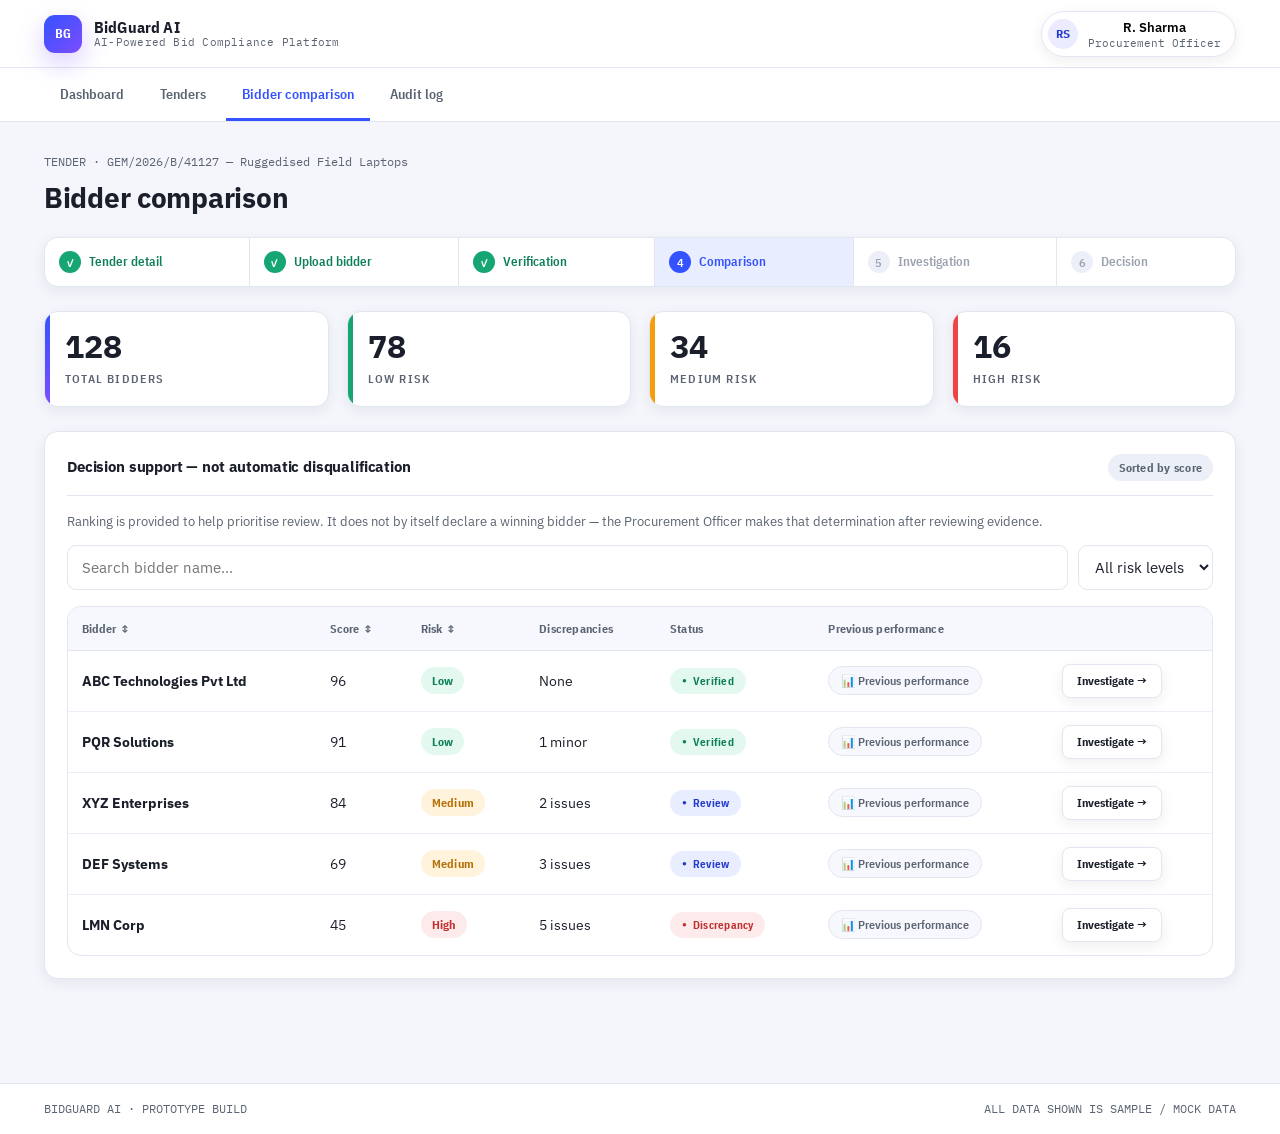
==== comparison.html @ 4c71b290 "Add frontend prototype" ====
<!DOCTYPE html>
<html lang="en">
<head>
<meta charset="UTF-8">
<meta name="viewport" content="width=device-width, initial-scale=1.0">
<title>Bidder Comparison — BidGuard AI</title>
<link rel="preconnect" href="https://fonts.googleapis.com">
<link href="https://fonts.googleapis.com/css2?family=IBM+Plex+Sans:wght@400;500;600;700&family=IBM+Plex+Sans+Condensed:wght@500;600;700&family=IBM+Plex+Mono:wght@400;500;600;700&display=swap" rel="stylesheet">
<link rel="stylesheet" href="css/tokens.css">
<link rel="stylesheet" href="css/components.css">
<link rel="stylesheet" href="css/layout.css">
<link rel="stylesheet" href="css/dashboard.css">
<link rel="stylesheet" href="css/previous-performance.css">
</head>
<body>

<header class="topbar">
  <div class="container">
    <a href="dashboard.html" class="brand">
      <div class="brand-seal">BG</div>
      <div class="brand-text"><strong>BidGuard AI</strong><span>AI-Powered Bid Compliance Platform</span></div>
    </a>
    <div class="officer-menu">
      <button class="officer-btn" data-officer-btn>
        <div class="officer-avatar">RS</div>
        <div><span class="name">R. Sharma</span><span class="role">Procurement Officer</span></div>
      </button>
      <div class="officer-dropdown" data-officer-dropdown>
        <a href="#">My profile</a>
        <a href="#">Notification settings</a>
        <a href="index.html" data-logout>Sign out</a>
      </div>
    </div>
  </div>
</header>

<div class="tabstrip-wrap">
  <div class="container">
    <nav class="tabstrip">
      <a href="dashboard.html">Dashboard</a>
      <a href="tender-detail.html">Tenders</a>
      <a href="comparison.html" class="active">Bidder comparison</a>
      <a href="decision.html">Audit log</a>
    </nav>
  </div>
</div>

<main>
  <div class="container">

    <div class="page-head">
      <div class="title-row">
        <div>
          <span class="case-id">TENDER · GEM/2026/B/41127 — Ruggedised Field Laptops</span>
          <h1>Bidder comparison</h1>
        </div>
      </div>
    </div>

    <div class="stepper mb-24">
      <div class="step done"><span class="num">✓</span> Tender detail</div>
      <div class="step done"><span class="num">✓</span> Upload bidder</div>
      <div class="step done"><span class="num">✓</span> Verification</div>
      <div class="step current"><span class="num">4</span> Comparison</div>
      <div class="step"><span class="num">5</span> Investigation</div>
      <div class="step"><span class="num">6</span> Decision</div>
    </div>

    <div class="grid grid-4 mb-24">
      <div class="stat-tile accent-navy"><div class="num">128</div><div class="label eyebrow">Total bidders</div></div>
      <div class="stat-tile accent-green"><div class="num">78</div><div class="label eyebrow">Low risk</div></div>
      <div class="stat-tile accent-amber"><div class="num">34</div><div class="label eyebrow">Medium risk</div></div>
      <div class="stat-tile accent-red"><div class="num">16</div><div class="label eyebrow">High risk</div></div>
    </div>

    <div class="card">
      <div class="card-header">
        <h3>Decision support — not automatic disqualification</h3>
        <span class="badge badge-ink">Sorted by score</span>
      </div>
      <p class="text-muted" style="font-size:13px;">Ranking is provided to help prioritise review. It does not by itself declare a winning bidder — the Procurement Officer makes that determination after reviewing evidence.</p>

      <div class="search-row">
        <input type="search" id="bidderSearch" placeholder="Search bidder name…">
        <select id="riskFilter">
          <option value="">All risk levels</option>
          <option value="LOW">Low</option>
          <option value="MEDIUM">Medium</option>
          <option value="HIGH">High</option>
        </select>
      </div>

      <div class="table-wrap">
        <table id="comparisonTable">
          <thead>
            <tr>
              <th><button data-sort="name">Bidder <span>↕</span></button></th>
              <th><button data-sort="score">Score <span>↕</span></button></th>
              <th><button data-sort="risk">Risk <span>↕</span></button></th>
              <th>Discrepancies</th>
              <th>Status</th>
              <th>Previous performance</th>
              <th></th>
            </tr>
          </thead>
          <tbody>
            <tr data-name="ABC Technologies" data-score="96" data-risk="LOW">
              <td><strong>ABC Technologies Pvt Ltd</strong></td>
              <td class="mono">96</td>
              <td><span class="badge badge-green">Low</span></td>
              <td>None</td>
              <td><span class="stamp stamp-verified stamp-sm">Verified</span></td>
              <td><button type="button" class="pp-table-btn" data-pp-open data-pp-bidder="A" data-pp-name="ABC Technologies Pvt Ltd">📊 Previous performance</button></td>
              <td><a href="investigation.html" class="btn btn-sm">Investigate →</a></td>
            </tr>
            <tr data-name="PQR Solutions" data-score="91" data-risk="LOW">
              <td><strong>PQR Solutions</strong></td>
              <td class="mono">91</td>
              <td><span class="badge badge-green">Low</span></td>
              <td>1 minor</td>
              <td><span class="stamp stamp-verified stamp-sm">Verified</span></td>
              <td><button type="button" class="pp-table-btn" data-pp-open data-pp-bidder="PQR" data-pp-name="PQR Solutions">📊 Previous performance</button></td>
              <td><a href="investigation.html" class="btn btn-sm">Investigate →</a></td>
            </tr>
            <tr data-name="XYZ Enterprises" data-score="84" data-risk="MEDIUM">
              <td><strong>XYZ Enterprises</strong></td>
              <td class="mono">84</td>
              <td><span class="badge badge-amber">Medium</span></td>
              <td>2 issues</td>
              <td><span class="stamp stamp-review stamp-sm">Review</span></td>
              <td><button type="button" class="pp-table-btn" data-pp-open data-pp-bidder="B" data-pp-name="XYZ Enterprises">📊 Previous performance</button></td>
              <td><a href="investigation.html" class="btn btn-sm">Investigate →</a></td>
            </tr>
            <tr data-name="DEF Systems" data-score="69" data-risk="MEDIUM">
              <td><strong>DEF Systems</strong></td>
              <td class="mono">69</td>
              <td><span class="badge badge-amber">Medium</span></td>
              <td>3 issues</td>
              <td><span class="stamp stamp-review stamp-sm">Review</span></td>
              <td><button type="button" class="pp-table-btn" data-pp-open data-pp-bidder="DEF" data-pp-name="DEF Systems">📊 Previous performance</button></td>
              <td><a href="investigation.html" class="btn btn-sm">Investigate →</a></td>
            </tr>
            <tr data-name="LMN Corp" data-score="45" data-risk="HIGH">
              <td><strong>LMN Corp</strong></td>
              <td class="mono">45</td>
              <td><span class="badge badge-red">High</span></td>
              <td>5 issues</td>
              <td><span class="stamp stamp-discrepancy stamp-sm">Discrepancy</span></td>
              <td><button type="button" class="pp-table-btn" data-pp-open data-pp-bidder="C" data-pp-name="LMN Corp">📊 Previous performance</button></td>
              <td><a href="investigation.html" class="btn btn-sm">Investigate →</a></td>
            </tr>
          </tbody>
        </table>
      </div>
    </div>

  </div>
</main>

<footer class="site-footer">
  <div class="container">
    <span>BIDGUARD AI · PROTOTYPE BUILD</span>
    <span>ALL DATA SHOWN IS SAMPLE / MOCK DATA</span>
  </div>
</footer>

<!-- Previous Performance drawer (reusable — see js/previous-performance.js) -->
<div class="drawer-overlay" id="ppOverlay">
  <aside class="drawer" role="dialog" aria-label="Previous performance">
    <div class="drawer-head">
      <div>
        <h3>Previous Performance</h3>
        <div class="sub" id="ppBidderName">—</div>
        <div class="sub2">Historical Procurement Record</div>
      </div>
      <button class="drawer-close" id="ppClose" aria-label="Close">✕</button>
    </div>
    <div class="drawer-body" id="ppBody">
      <!-- populated by js/previous-performance.js -->
    </div>
    <div class="drawer-footer">Historical performance is advisory only. Final procurement decisions remain with the Procurement Officer.</div>
  </aside>
</div>

<script src="js/main.js"></script>
<script src="js/comparison.js"></script>
<script src="js/previous-performance.js"></script>
</body>
</html>
---- css/tokens.css ----
/* ============================================================
   BIDGUARD AI — DESIGN TOKENS (Chromatic theme)
   Clean, simple, colour-led visual language for a single-user
   (Procurement Officer) workflow: soft elevation, rounded
   surfaces, a vivid indigo primary, and clear colour coding for
   risk/status. Professional and government-enterprise
   appropriate, without heavy borders or decoration.
   ============================================================ */

:root{
  /* ---- core neutrals ---- */
  --ink:            #1B1F2B;   /* primary text */
  --ink-soft:       #5B6472;   /* secondary text */
  --ink-faint:      #9AA1AF;   /* placeholder / disabled text */

  --paper:          #F4F6FC;   /* app background — flat, cool, simple */
  --paper-dim:      #ECEFF8;   /* recessed panels / table stripes */
  --surface:        #FFFFFF;   /* cards, raised surfaces */
  --surface-alt:    #F7F8FD;

  --border:         #E2E6F1;   /* thin structural border */

  /* ---- chromatic accents ---- */
  --brass:          #7C4DFF;   /* secondary accent — violet */
  --brass-dark:     #5A32D6;
  --brass-bg:       #EFE9FF;

  --navy:           #3452FF;   /* primary action — indigo/blue */
  --navy-dark:      #243BCC;
  --navy-bg:        #E8EDFF;

  /* ---- status colours ---- */
  --green:          #16A673;
  --green-dark:     #0E7F58;
  --green-bg:       #E3F9F0;

  --amber:          #F59E0B;
  --amber-dark:     #B4720A;
  --amber-bg:       #FFF3DC;

  --red:            #EF4444;
  --red-dark:       #C22F2F;
  --red-bg:         #FDEAEA;

  /* ---- structure ---- */
  --line:           var(--border);
  --line-w:         1px;
  --line-w-thick:   1px;
  --radius:         14px;
  --radius-sm:      9px;
  --shadow:         0 12px 28px rgba(27,31,43,.09);
  --shadow-sm:      0 4px 14px rgba(27,31,43,.07);
  --shadow-brass:   0 10px 26px rgba(124,77,255,.28);
  --shadow-lift:    0 16px 34px rgba(27,31,43,.14);

  /* ---- type ---- */
  --font-body:  'IBM Plex Sans', -apple-system, Segoe UI, sans-serif;
  --font-cond:  'IBM Plex Sans Condensed', 'IBM Plex Sans', sans-serif;
  --font-mono:  'IBM Plex Mono', 'Courier New', monospace;

  /* ---- layout ---- */
  --header-h: 68px;
  --tabstrip-h: 46px;
  --content-max: 1240px;
}

/* ---------------- reset ---------------- */
*, *::before, *::after{ box-sizing: border-box; }
html{ -webkit-text-size-adjust: 100%; scroll-behavior: smooth; }
body{
  margin:0;
  background: var(--paper);
  color: var(--ink);
  font-family: var(--font-body);
  font-size: 15px;
  line-height: 1.5;
  -webkit-font-smoothing: antialiased;
}
h1,h2,h3,h4,h5,h6{ margin: 0 0 .5em; font-weight: 700; letter-spacing: -0.01em; }
p{ margin: 0 0 1em; }
a{ color: inherit; }
img,svg{ display:block; max-width:100%; }
button{ font-family: inherit; }
ul{ margin:0; padding:0; list-style:none; }
input, select, textarea{ font-family: inherit; font-size: inherit; color: inherit; }

::selection{ background: var(--navy); color: #fff; }

:focus-visible{
  outline: 3px solid var(--navy);
  outline-offset: 2px;
}

/* ---------------- utility ---------------- */
.eyebrow{
  font-family: var(--font-cond);
  text-transform: uppercase;
  letter-spacing: .1em;
  font-size: 12px;
  font-weight: 600;
  color: var(--ink-soft);
}
.mono{ font-family: var(--font-mono); }
.container{
  max-width: var(--content-max);
  margin: 0 auto;
  padding: 0 24px;
}
.sr-only{
  position:absolute; width:1px; height:1px; padding:0; margin:-1px;
  overflow:hidden; clip:rect(0,0,0,0); white-space:nowrap; border:0;
}

@media (prefers-reduced-motion: reduce){
  *{ animation-duration: .001ms !important; animation-iteration-count: 1 !important; transition-duration: .001ms !important; }
}
---- css/components.css ----
/* ============================================================
   COMPONENTS — chromatic, simple, rounded, soft-elevation
   ============================================================ */

/* ---------------- top bar ---------------- */
.topbar{
  height: var(--header-h);
  border-bottom: 1px solid var(--border);
  background: var(--surface);
  position: sticky; top:0; z-index: 50;
}
.topbar .container{
  height: 100%;
  display:flex; align-items:center; justify-content:space-between; gap:16px;
}
.brand{
  display:flex; align-items:center; gap:12px;
  text-decoration:none;
}
.brand-seal{
  width:38px; height:38px; flex:none;
  border-radius:11px;
  display:flex; align-items:center; justify-content:center;
  background: linear-gradient(135deg, var(--navy), var(--brass));
  color:#fff;
  font-family:var(--font-mono); font-weight:700; font-size:13px;
  box-shadow: var(--shadow-brass);
}
.brand-text{ line-height:1.15; }
.brand-text strong{
  display:block; font-family:var(--font-cond); font-weight:700;
  letter-spacing:.01em; font-size:16px;
}
.brand-text span{
  display:block; font-size:11px; color:var(--ink-soft); font-family:var(--font-mono);
  letter-spacing:.02em;
}

.officer-menu{ position:relative; }
.officer-btn{
  display:flex; align-items:center; gap:10px;
  background:var(--surface); border:1px solid var(--border); border-radius:999px;
  padding:6px 14px 6px 6px; cursor:pointer; box-shadow: var(--shadow-sm);
  transition: box-shadow .15s ease;
}
.officer-btn:hover{ box-shadow: var(--shadow-lift); }
.officer-avatar{
  width:30px; height:30px; border-radius:50%;
  background: linear-gradient(135deg, var(--brass-bg), var(--navy-bg));
  color: var(--navy-dark);
  display:flex; align-items:center; justify-content:center;
  font-family:var(--font-mono); font-weight:700; font-size:12px;
}
.officer-btn .name{ font-weight:600; font-size:13px; text-align:left; line-height:1.2; }
.officer-btn .role{ display:block; font-size:11px; color:var(--ink-soft); font-family:var(--font-mono); }
.officer-dropdown{
  position:absolute; right:0; top:calc(100% + 10px);
  min-width:200px; background:var(--surface); border:1px solid var(--border); border-radius: var(--radius-sm);
  box-shadow: var(--shadow-lift); display:none; z-index:60; overflow:hidden;
}
.officer-dropdown.open{ display:block; }
.officer-dropdown a{
  display:block; padding:11px 14px; text-decoration:none; font-size:13.5px;
  border-bottom:1px solid var(--paper-dim);
}
.officer-dropdown a:last-child{ border-bottom:0; color:var(--red); font-weight:600; }
.officer-dropdown a:hover{ background:var(--paper-dim); }

/* ---------------- top tab navigation (simple underline tabs) ---------------- */
.tabstrip-wrap{ background:var(--surface); border-bottom: 1px solid var(--border); }
.tabstrip{
  display:flex; gap:4px; overflow-x:auto;
}
.tabstrip a{
  position:relative;
  font-family: var(--font-cond);
  font-weight:600; font-size:13.5px;
  text-decoration:none; color: var(--ink-soft);
  padding: 16px 16px 14px;
  white-space:nowrap;
  border-bottom: 3px solid transparent;
  transition: color .15s ease;
}
.tabstrip a.active{
  color: var(--navy);
  border-bottom-color: var(--navy);
}
.tabstrip a:hover:not(.active){ color:var(--ink); }

/* ---------------- case progress stepper ---------------- */
.stepper{
  display:flex; align-items:center; flex-wrap:wrap; gap:0;
  border: 1px solid var(--border); background: var(--surface); border-radius: var(--radius);
  box-shadow: var(--shadow-sm); overflow:hidden;
}
.stepper .step{
  flex:1 1 auto; min-width:120px;
  display:flex; align-items:center; gap:8px;
  padding:13px 14px; border-right: 1px solid var(--border);
  font-family:var(--font-cond); font-size:12.5px;
  font-weight:600; color:var(--ink-faint);
}
.stepper .step:last-child{ border-right:none; }
.stepper .step .num{
  width:22px; height:22px; border-radius:50%;
  background: var(--paper-dim); color: var(--ink-faint);
  display:flex; align-items:center; justify-content:center;
  font-family:var(--font-mono); font-size:11px; flex:none;
}
.stepper .step.done{ color:var(--green-dark); }
.stepper .step.current{ color:var(--navy); background: var(--navy-bg); }
.stepper .step.current .num{ background:var(--navy); color:#fff; }
.stepper .step.done .num{ background:var(--green); color:#fff; }

/* ---------------- page scaffolding ---------------- */
.page-head{ padding: 28px 0 18px; }
.page-head .title-row{ display:flex; align-items:flex-end; justify-content:space-between; gap:16px; flex-wrap:wrap; }
.page-head h1{ font-size: 28px; margin:4px 0 0; }
.case-id{ font-family:var(--font-mono); font-size:12px; color:var(--ink-soft); }

main{ padding-bottom: 64px; }

/* ---------------- buttons ---------------- */
.btn{
  display:inline-flex; align-items:center; justify-content:center; gap:8px;
  font-family:var(--font-cond); font-weight:700; font-size:13.5px;
  padding:11px 20px;
  border: 1px solid var(--border);
  border-radius: var(--radius-sm);
  background: var(--surface); color:var(--ink);
  box-shadow: var(--shadow-sm);
  cursor:pointer;
  text-decoration:none;
  transition: transform .12s ease, box-shadow .12s ease, background .12s ease;
}
.btn:hover{ transform:translateY(-1px); box-shadow: var(--shadow-lift); }
.btn:active{ transform:translateY(0); box-shadow: var(--shadow-sm); }
.btn:disabled{ opacity:.45; cursor:not-allowed; transform:none; box-shadow:none; }
.btn-primary{ background: var(--navy); color: #fff; border-color: var(--navy); }
.btn-brass{ background: var(--brass); color: #fff; border-color: var(--brass); }
.btn-approve{ background: var(--green); color: #fff; border-color: var(--green); }
.btn-reject{ background: var(--red); color: #fff; border-color: var(--red); }
.btn-ghost{ background:transparent; box-shadow:none; border-color:transparent; }
.btn-ghost:hover{ box-shadow:none; background:var(--paper-dim); transform:none; }
.btn-sm{ padding:7px 14px; font-size:12px; border-radius:8px; }
.btn-block{ width:100%; }

/* ---------------- cards ---------------- */
.card{
  background: var(--surface);
  border: 1px solid var(--border);
  border-radius: var(--radius);
  box-shadow: var(--shadow-sm);
  padding: 22px;
}
.card-flat{ box-shadow:none; }
.card-header{
  display:flex; align-items:center; justify-content:space-between;
  gap:12px; margin-bottom:16px; padding-bottom:14px;
  border-bottom: 1px solid var(--border);
}
.card-header h3{ margin:0; font-size:15px; }

/* stat tile */
.stat-tile{
  background:var(--surface); border:1px solid var(--border); border-radius: var(--radius);
  box-shadow: var(--shadow-sm); padding:18px 20px; position:relative; overflow:hidden;
}
.stat-tile .num{ font-family:var(--font-mono); font-size:32px; font-weight:700; line-height:1; }
.stat-tile .label{ margin-top:8px; }
.stat-tile::before{ content:""; position:absolute; left:0; top:0; bottom:0; width:5px; }
.stat-tile.accent-green::before{ background:var(--green); }
.stat-tile.accent-amber::before{ background:var(--amber); }
.stat-tile.accent-red::before{ background:var(--red); }
.stat-tile.accent-navy::before{ background: linear-gradient(180deg, var(--navy), var(--brass)); }

/* ---------------- badges & status chips ---------------- */
.badge{
  display:inline-flex; align-items:center; gap:6px;
  font-family:var(--font-cond); font-weight:700; font-size:11.5px; letter-spacing:.02em;
  padding:5px 11px; border-radius:999px;
}
.badge-green{ color:var(--green-dark); background:var(--green-bg); }
.badge-amber{ color:var(--amber-dark); background:var(--amber-bg); }
.badge-red{ color:var(--red-dark); background:var(--red-bg); }
.badge-navy{ color:var(--navy-dark); background:var(--navy-bg); }
.badge-ink{ color:var(--ink-soft); background:var(--paper-dim); }

/* status "stamp" — now a clear, colour-coded chip rather than a rubber stamp */
.stamp{
  --stamp-color: var(--green-dark);
  --stamp-bg: var(--green-bg);
  display:inline-flex; align-items:center; justify-content:center; gap:6px;
  border-radius: 999px;
  color: var(--stamp-color);
  background: var(--stamp-bg);
  font-family: var(--font-cond);
  font-weight:700;
  letter-spacing:.02em;
  padding: 8px 16px;
  white-space:nowrap;
}
.stamp::before{
  content:"●"; font-size:8px; transform:translateY(-1px);
}
.stamp-lg{ font-size:16px; padding:12px 22px; }
.stamp-sm{ font-size:11px; padding:5px 12px; }
.stamp-verified{ --stamp-color: var(--green-dark); --stamp-bg: var(--green-bg); }
.stamp-discrepancy{ --stamp-color: var(--red-dark); --stamp-bg: var(--red-bg); }
.stamp-pending{ --stamp-color: var(--amber-dark); --stamp-bg: var(--amber-bg); }
.stamp-review{ --stamp-color: var(--navy-dark); --stamp-bg: var(--navy-bg); }
.stamp-approved{ --stamp-color: var(--green-dark); --stamp-bg: var(--green-bg); }
.stamp-rejected{ --stamp-color: var(--red-dark); --stamp-bg: var(--red-bg); }

/* ---------------- forms ---------------- */
.field{ margin-bottom:18px; }
.field label{
  display:block; margin-bottom:6px; font-family:var(--font-cond);
  font-size:12px; letter-spacing:.02em; font-weight:600; color:var(--ink-soft);
}
.field input[type="text"],
.field input[type="password"],
.field input[type="email"],
.field select,
.field textarea{
  width:100%; padding:11px 13px;
  border: 1px solid var(--border);
  border-radius: var(--radius-sm);
  background: var(--surface);
  box-shadow: none;
  transition: border-color .12s ease, box-shadow .12s ease;
}
.field textarea{ resize:vertical; min-height:90px; font-family:var(--font-body); }
.field input:focus, .field select:focus, .field textarea:focus{
  outline:none;
  border-color: var(--navy);
  box-shadow: 0 0 0 3px var(--navy-bg);
}
.field .hint{ margin-top:6px; font-size:12px; color:var(--ink-soft); }
.checkbox-row{ display:flex; align-items:center; gap:8px; font-size:13.5px; }
.checkbox-row input{ width:16px; height:16px; accent-color:var(--navy); }

/* ---------------- table ---------------- */
.table-wrap{ border: 1px solid var(--border); border-radius: var(--radius); overflow:hidden; background:var(--surface); }
table{ width:100%; border-collapse:collapse; font-size:13.5px; min-width:640px; }
thead th{
  text-align:left; font-family:var(--font-cond);
  font-size:11.5px; font-weight:700;
  background:var(--surface-alt); color:var(--ink-soft);
  padding:13px 14px; white-space:nowrap; letter-spacing:.02em;
  border-bottom: 1px solid var(--border);
}
thead th button{
  background:none; border:none; color:inherit; font:inherit; cursor:pointer;
  display:inline-flex; align-items:center; gap:4px; padding:0;
}
tbody td{ padding:13px 14px; border-top:1px solid var(--paper-dim); vertical-align:middle; }
tbody tr:hover{ background: var(--paper-dim); }
tbody tr.row-link{ cursor:pointer; }

/* ---------------- evidence exhibit card ---------------- */
.exhibit{
  border: 1px solid var(--border);
  border-radius: var(--radius);
  background: var(--surface);
  box-shadow: var(--shadow-sm);
  padding:18px;
  border-top: 4px solid var(--navy);
}
.exhibit .tag{ font-family:var(--font-mono); font-size:11px; color:var(--ink-soft); }
.exhibit h4{ font-size:14px; margin:4px 0 12px; }
.exhibit .kv{ display:flex; justify-content:space-between; gap:10px; padding:7px 0; border-bottom:1px solid var(--paper-dim); font-size:13px; }
.exhibit .kv:last-of-type{ border-bottom:none; }
.exhibit .kv .k{ color:var(--ink-soft); }
.exhibit .kv .v{ font-family:var(--font-mono); font-weight:600; text-align:right; }

/* ---------------- copilot chat ---------------- */
.chat{ display:flex; flex-direction:column; gap:14px; }
.msg{ display:flex; gap:10px; max-width:88%; }
.msg .avatar{
  flex:none; width:30px; height:30px; border-radius:50%;
  display:flex; align-items:center; justify-content:center;
  font-family:var(--font-mono); font-size:11px; font-weight:700;
}
.msg.ai .avatar{ background:var(--navy); color:#fff; }
.msg.officer{ align-self:flex-end; flex-direction:row-reverse; }
.msg.officer .avatar{ background:var(--brass-bg); color:var(--brass-dark); }
.msg .bubble{
  border: 1px solid var(--border);
  border-radius: var(--radius);
  background: var(--surface-alt);
  padding:11px 15px;
  box-shadow: none;
  font-size:13.5px; line-height:1.55;
}
.msg.ai .bubble{ border-top-left-radius:4px; }
.msg.officer .bubble{ background:var(--navy-bg); border-top-right-radius:4px; }
.msg .bubble ul{ margin:6px 0 0; padding-left:18px; list-style:disc; }
.chat-input{
  display:flex; gap:8px; border-top:1px solid var(--border); padding-top:14px; margin-top:14px;
}
.chat-input input{
  flex:1; padding:11px 14px; border:1px solid var(--border); border-radius:999px; background:var(--surface);
}
.chat-input input:focus{ outline:none; border-color:var(--navy); box-shadow:0 0 0 3px var(--navy-bg); }
.chat-suggestions{ display:flex; flex-wrap:wrap; gap:8px; margin-bottom:14px; }
.chip{
  font-family:var(--font-cond); font-size:12px; font-weight:600;
  border:1px solid var(--border); border-radius:999px; padding:7px 13px; background:var(--surface-alt); cursor:pointer;
  transition: background .12s ease, border-color .12s ease;
}
.chip:hover{ background:var(--navy-bg); border-color:var(--navy); color:var(--navy-dark); }

/* ---------------- progress bar (processing) ---------------- */
.progress-track{
  width:100%; height:10px; border-radius:999px; background:var(--paper-dim);
  position:relative; overflow:hidden;
}
.progress-fill{
  height:100%; width:0%; border-radius:999px;
  background: linear-gradient(90deg, var(--navy), var(--brass));
  transition: width .5s ease;
}

/* ---------------- toast ---------------- */
.toast{
  position:fixed; bottom:24px; right:24px; z-index:200;
  background:var(--ink); color:#fff;
  border-radius: var(--radius-sm);
  box-shadow: var(--shadow-lift);
  padding:14px 18px; font-size:13.5px; max-width:320px;
  transform:translateY(20px); opacity:0; pointer-events:none;
  transition: all .25s ease;
}
.toast.show{ transform:translateY(0); opacity:1; }

/* ---------------- modal ---------------- */
.modal-overlay{
  position:fixed; inset:0; background:rgba(20,24,40,.5);
  display:none; align-items:center; justify-content:center; z-index:150; padding:20px;
}
.modal-overlay.open{ display:flex; }
.modal{
  background:var(--surface); border-radius: var(--radius);
  box-shadow: var(--shadow-lift); max-width:480px; width:100%; padding:26px;
}
.modal h3{ margin-top:0; }
.modal-actions{ display:flex; gap:10px; margin-top:20px; justify-content:flex-end; }

/* ---------------- footer ---------------- */
.site-footer{
  border-top: 1px solid var(--border);
  background: var(--surface);
  padding: 16px 0; margin-top: 40px;
}
.site-footer .container{ display:flex; justify-content:space-between; flex-wrap:wrap; gap:8px; font-size:12px; color:var(--ink-soft); font-family:var(--font-mono); }

/* ---------------- misc icons ---------------- */
.icon{ width:18px; height:18px; flex:none; }

/* ---------------- side drawer (Previous Performance panel) ---------------- */
.drawer-overlay{
  position:fixed; inset:0; background:rgba(20,24,40,.42);
  display:none; z-index:180;
}
.drawer-overlay.open{ display:block; }
.drawer{
  position:fixed; top:0; right:0; height:100%;
  width:460px; max-width:92vw;
  background:var(--surface);
  box-shadow: -18px 0 40px rgba(20,24,40,.18);
  transform: translateX(100%);
  transition: transform .25s ease;
  display:flex; flex-direction:column;
  z-index:190;
}
.drawer-overlay.open .drawer{ transform: translateX(0); }
.drawer-head{
  padding:20px 22px; border-bottom:1px solid var(--border);
  display:flex; align-items:flex-start; justify-content:space-between; gap:12px;
}
.drawer-head h3{ margin:0 0 4px; font-size:16px; }
.drawer-head .sub{ font-size:12.5px; color:var(--ink-soft); }
.drawer-head .sub2{ font-family:var(--font-mono); font-size:11px; color:var(--ink-faint); margin-top:2px; }
.drawer-close{
  background:var(--paper-dim); border:none; border-radius:50%;
  width:32px; height:32px; flex:none; cursor:pointer; font-size:16px; color:var(--ink-soft);
  display:flex; align-items:center; justify-content:center;
}
.drawer-close:hover{ background:var(--border); color:var(--ink); }
.drawer-body{ padding:22px; overflow-y:auto; flex:1; }
.drawer-footer{
  padding:14px 22px; border-top:1px solid var(--border);
  font-size:11.5px; color:var(--ink-soft); background:var(--surface-alt);
}

.pp-metrics{ display:grid; grid-template-columns:1fr 1fr; gap:10px; margin-bottom:20px; }
.pp-metric{
  border:1px solid var(--border); border-radius: var(--radius-sm); padding:12px 14px; background:var(--surface-alt);
}
.pp-metric .n{ font-family:var(--font-mono); font-size:22px; font-weight:700; line-height:1; }
.pp-metric .l{ margin-top:6px; font-size:11.5px; color:var(--ink-soft); font-family:var(--font-cond); }
.pp-metric.wide{ grid-column:1 / -1; display:flex; align-items:center; justify-content:space-between; }

.pp-section{ margin-bottom:18px; }
.pp-section h4{ font-size:12px; text-transform:uppercase; letter-spacing:.06em; color:var(--ink-soft); font-family:var(--font-cond); margin-bottom:8px; }
.pp-section p{ font-size:13.5px; margin-bottom:0; }
.pp-section ul{ font-size:13.5px; padding-left:18px; list-style:disc; display:flex; flex-direction:column; gap:5px; }

.pp-skeleton{ display:flex; flex-direction:column; gap:12px; }
.pp-skel-line{ height:14px; border-radius:6px; background:var(--paper-dim); position:relative; overflow:hidden; }
.pp-skel-line::after{
  content:""; position:absolute; inset:0; transform:translateX(-100%);
  background:linear-gradient(90deg, transparent, rgba(255,255,255,.7), transparent);
  animation: shimmer 1.2s infinite;
}
@keyframes shimmer{ 100%{ transform:translateX(100%); } }

.pp-empty, .pp-error{ text-align:center; padding:40px 14px; color:var(--ink-soft); font-size:13.5px; }
.pp-btn{
  font-family:var(--font-cond); font-weight:600; font-size:12px;
  padding:7px 14px; border-radius:999px; border:1px solid var(--border);
  background:var(--surface-alt); color:var(--ink-soft); cursor:pointer;
}
.pp-btn:hover{ background:var(--navy-bg); color:var(--navy-dark); border-color:var(--navy); }
---- css/layout.css ----
/* ============================================================
   LAYOUT UTILITIES
   ============================================================ */
.grid{ display:grid; gap:18px; }
.grid-4{ grid-template-columns: repeat(4, 1fr); }
.grid-3{ grid-template-columns: repeat(3, 1fr); }
.grid-2{ grid-template-columns: repeat(2, 1fr); }
.grid-sidebar{ grid-template-columns: 1fr 340px; align-items:start; }

.flex{ display:flex; }
.flex-between{ display:flex; align-items:center; justify-content:space-between; gap:12px; }
.flex-gap{ display:flex; gap:10px; flex-wrap:wrap; }
.stack{ display:flex; flex-direction:column; gap:14px; }
.mt-0{ margin-top:0; } .mb-0{ margin-bottom:0; }
.mt-24{ margin-top:24px; } .mb-24{ margin-bottom:24px; }
.text-muted{ color:var(--ink-soft); }
.text-center{ text-align:center; }

section + section{ margin-top:28px; }

@media (max-width: 980px){
  .grid-4{ grid-template-columns: repeat(2,1fr); }
  .grid-3{ grid-template-columns: repeat(2,1fr); }
  .grid-sidebar{ grid-template-columns: 1fr; }
}
@media (max-width: 600px){
  .grid-4, .grid-3, .grid-2{ grid-template-columns: 1fr; }
  .page-head h1{ font-size:22px; }
  .brand-text span{ display:none; }
}
---- css/dashboard.css ----
.search-row{
  display:flex; gap:10px; margin-bottom:16px; flex-wrap:wrap;
}
.search-row input[type="search"]{
  flex:1; min-width:220px; padding:11px 14px; border:1px solid var(--border); border-radius:var(--radius-sm); background:var(--surface);
}
.search-row select{ padding:11px 12px; border:1px solid var(--border); border-radius:var(--radius-sm); background:var(--surface); }

.activity-item{ display:flex; gap:10px; padding:10px 0; border-bottom:1px solid var(--paper-dim); font-size:13px; }
.activity-item:last-child{ border-bottom:none; }
.activity-item time{ font-family:var(--font-mono); font-size:11px; color:var(--ink-soft); flex:none; width:56px; }

.folder-cta{
  border:1.5px dashed var(--ink-faint); border-radius:var(--radius); padding:18px; text-align:center; background:var(--surface-alt);
}
---- css/previous-performance.css ----
/* ============================================================
   PREVIOUS-PERFORMANCE.CSS
   Page-specific styling for the "Previous Performance" trigger
   button. The drawer itself (.drawer-overlay, .drawer, .pp-*)
   lives in css/components.css since it is shared across pages.
   ============================================================ */

.pp-table-btn{
  display:inline-flex; align-items:center; gap:5px;
  font-family:var(--font-cond); font-weight:600; font-size:11.5px;
  padding:6px 12px; border-radius:999px; border:1px solid var(--border);
  background:var(--surface-alt); color:var(--ink-soft); cursor:pointer;
  white-space:nowrap;
}
.pp-table-btn:hover{ border-color:var(--brass); color:var(--brass-dark); background:var(--brass-bg); }
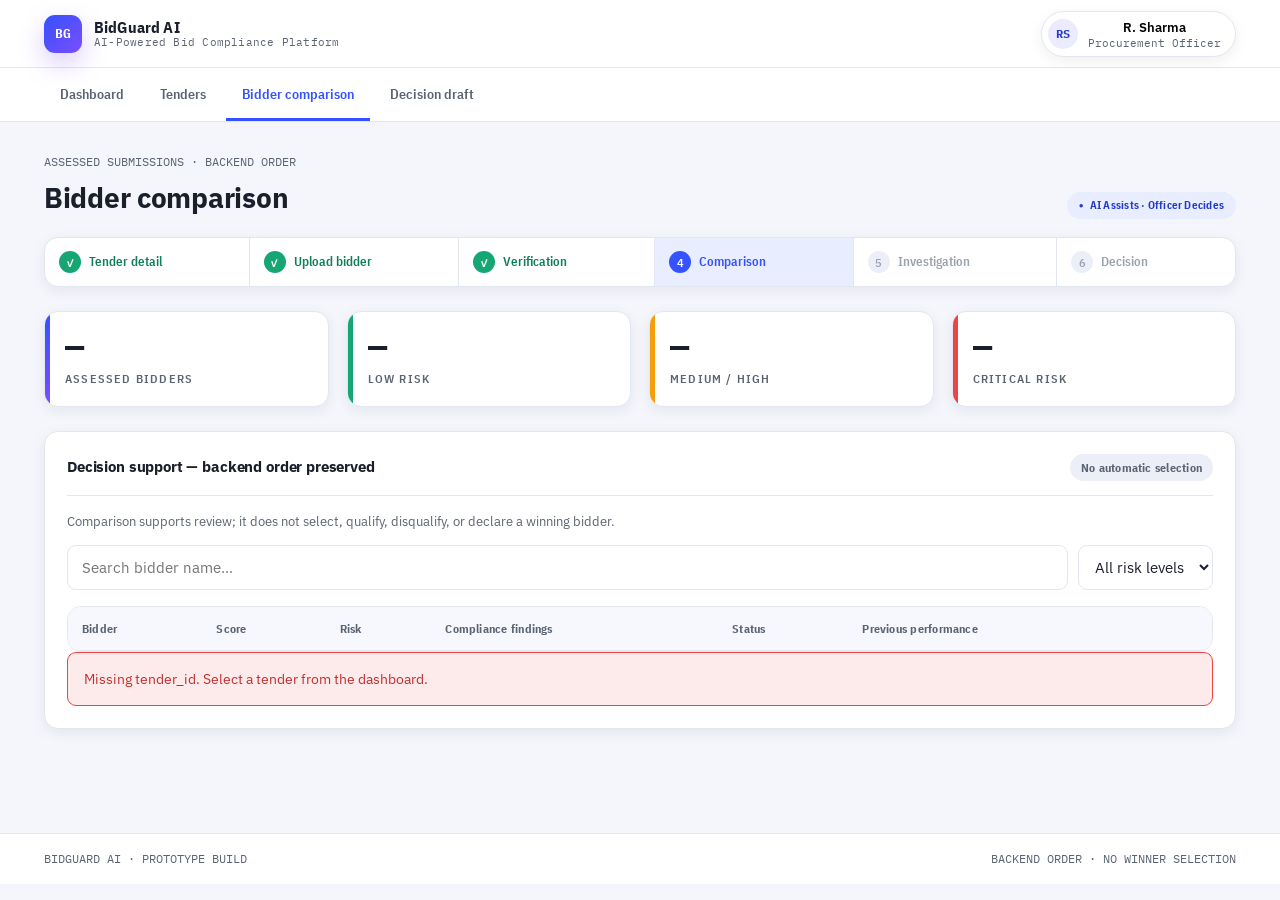
==== commit 54d90925: "chore(frontend): checkpoint functional API integration" ====
--- a/comparison.html
+++ b/comparison.html
@@ -1,189 +1,12 @@
-<!DOCTYPE html>
-<html lang="en">
-<head>
-<meta charset="UTF-8">
-<meta name="viewport" content="width=device-width, initial-scale=1.0">
-<title>Bidder Comparison — BidGuard AI</title>
-<link rel="preconnect" href="https://fonts.googleapis.com">
-<link href="https://fonts.googleapis.com/css2?family=IBM+Plex+Sans:wght@400;500;600;700&family=IBM+Plex+Sans+Condensed:wght@500;600;700&family=IBM+Plex+Mono:wght@400;500;600;700&display=swap" rel="stylesheet">
-<link rel="stylesheet" href="css/tokens.css">
-<link rel="stylesheet" href="css/components.css">
-<link rel="stylesheet" href="css/layout.css">
-<link rel="stylesheet" href="css/dashboard.css">
-<link rel="stylesheet" href="css/previous-performance.css">
-</head>
-<body>
-
-<header class="topbar">
-  <div class="container">
-    <a href="dashboard.html" class="brand">
-      <div class="brand-seal">BG</div>
-      <div class="brand-text"><strong>BidGuard AI</strong><span>AI-Powered Bid Compliance Platform</span></div>
-    </a>
-    <div class="officer-menu">
-      <button class="officer-btn" data-officer-btn>
-        <div class="officer-avatar">RS</div>
-        <div><span class="name">R. Sharma</span><span class="role">Procurement Officer</span></div>
-      </button>
-      <div class="officer-dropdown" data-officer-dropdown>
-        <a href="#">My profile</a>
-        <a href="#">Notification settings</a>
-        <a href="index.html" data-logout>Sign out</a>
-      </div>
-    </div>
+<!DOCTYPE html><html lang="en"><head><meta charset="UTF-8"><meta name="viewport" content="width=device-width, initial-scale=1.0"><title>Bidder Comparison — BidGuard AI</title><link rel="preconnect" href="https://fonts.googleapis.com"><link href="https://fonts.googleapis.com/css2?family=IBM+Plex+Sans:wght@400;500;600;700&family=IBM+Plex+Sans+Condensed:wght@500;600;700&family=IBM+Plex+Mono:wght@400;500;600;700&display=swap" rel="stylesheet"><link rel="stylesheet" href="css/tokens.css"><link rel="stylesheet" href="css/components.css"><link rel="stylesheet" href="css/layout.css"><link rel="stylesheet" href="css/dashboard.css"><link rel="stylesheet" href="css/previous-performance.css"></head><body>
+<header class="topbar"><div class="container"><a href="dashboard.html" class="brand"><div class="brand-seal">BG</div><div class="brand-text"><strong>BidGuard AI</strong><span>AI-Powered Bid Compliance Platform</span></div></a><div class="officer-menu"><button class="officer-btn" data-officer-btn><div class="officer-avatar">RS</div><div><span class="name">R. Sharma</span><span class="role">Procurement Officer</span></div></button><div class="officer-dropdown" data-officer-dropdown><a href="index.html" data-logout>Sign out</a></div></div></div></header>
+<div class="tabstrip-wrap"><div class="container"><nav class="tabstrip"><a href="dashboard.html">Dashboard</a><a id="tenderLink" href="dashboard.html">Tenders</a><a href="comparison.html" class="active">Bidder comparison</a><a href="decision.html">Decision draft</a></nav></div></div>
+<main><div class="container"><div class="page-head"><div class="title-row"><div><span class="case-id" id="comparisonContext">ASSESSED SUBMISSIONS · BACKEND ORDER</span><h1>Bidder comparison</h1></div><span class="stamp stamp-review stamp-sm">AI Assists · Officer Decides</span></div></div>
+  <div class="stepper mb-24"><div class="step done"><span class="num">✓</span>Tender detail</div><div class="step done"><span class="num">✓</span>Upload bidder</div><div class="step done"><span class="num">✓</span>Verification</div><div class="step current"><span class="num">4</span>Comparison</div><div class="step"><span class="num">5</span>Investigation</div><div class="step"><span class="num">6</span>Decision</div></div>
+  <div class="grid grid-4 mb-24"><div class="stat-tile accent-navy"><div class="num" id="totalBidders">—</div><div class="label eyebrow">Assessed bidders</div></div><div class="stat-tile accent-green"><div class="num" id="countLOW">—</div><div class="label eyebrow">Low risk</div></div><div class="stat-tile accent-amber"><div class="num" id="attentionCount">—</div><div class="label eyebrow">Medium / High</div></div><div class="stat-tile accent-red"><div class="num" id="countCRITICAL">—</div><div class="label eyebrow">Critical risk</div></div></div>
+  <div class="card"><div class="card-header"><h3>Decision support — backend order preserved</h3><span class="badge badge-ink">No automatic selection</span></div><p class="text-muted" style="font-size:13px;">Comparison supports review; it does not select, qualify, disqualify, or declare a winning bidder.</p><div class="search-row"><label class="sr-only" for="bidderSearch">Search bidder</label><input type="search" id="bidderSearch" placeholder="Search bidder name…"><label class="sr-only" for="riskFilter">Filter risk</label><select id="riskFilter"><option value="">All risk levels</option><option value="LOW">Low</option><option value="MEDIUM">Medium</option><option value="HIGH">High</option><option value="CRITICAL">Critical</option></select></div>
+    <div class="table-wrap"><table id="comparisonTable"><thead><tr><th>Bidder</th><th>Score</th><th>Risk</th><th>Compliance findings</th><th>Status</th><th>Previous performance</th><th></th></tr></thead><tbody></tbody></table></div><div class="api-state" id="comparisonState">Loading assessed bidders…</div>
   </div>
-</header>
-
-<div class="tabstrip-wrap">
-  <div class="container">
-    <nav class="tabstrip">
-      <a href="dashboard.html">Dashboard</a>
-      <a href="tender-detail.html">Tenders</a>
-      <a href="comparison.html" class="active">Bidder comparison</a>
-      <a href="decision.html">Audit log</a>
-    </nav>
-  </div>
-</div>
-
-<main>
-  <div class="container">
-
-    <div class="page-head">
-      <div class="title-row">
-        <div>
-          <span class="case-id">TENDER · GEM/2026/B/41127 — Ruggedised Field Laptops</span>
-          <h1>Bidder comparison</h1>
-        </div>
-      </div>
-    </div>
-
-    <div class="stepper mb-24">
-      <div class="step done"><span class="num">✓</span> Tender detail</div>
-      <div class="step done"><span class="num">✓</span> Upload bidder</div>
-      <div class="step done"><span class="num">✓</span> Verification</div>
-      <div class="step current"><span class="num">4</span> Comparison</div>
-      <div class="step"><span class="num">5</span> Investigation</div>
-      <div class="step"><span class="num">6</span> Decision</div>
-    </div>
-
-    <div class="grid grid-4 mb-24">
-      <div class="stat-tile accent-navy"><div class="num">128</div><div class="label eyebrow">Total bidders</div></div>
-      <div class="stat-tile accent-green"><div class="num">78</div><div class="label eyebrow">Low risk</div></div>
-      <div class="stat-tile accent-amber"><div class="num">34</div><div class="label eyebrow">Medium risk</div></div>
-      <div class="stat-tile accent-red"><div class="num">16</div><div class="label eyebrow">High risk</div></div>
-    </div>
-
-    <div class="card">
-      <div class="card-header">
-        <h3>Decision support — not automatic disqualification</h3>
-        <span class="badge badge-ink">Sorted by score</span>
-      </div>
-      <p class="text-muted" style="font-size:13px;">Ranking is provided to help prioritise review. It does not by itself declare a winning bidder — the Procurement Officer makes that determination after reviewing evidence.</p>
-
-      <div class="search-row">
-        <input type="search" id="bidderSearch" placeholder="Search bidder name…">
-        <select id="riskFilter">
-          <option value="">All risk levels</option>
-          <option value="LOW">Low</option>
-          <option value="MEDIUM">Medium</option>
-          <option value="HIGH">High</option>
-        </select>
-      </div>
-
-      <div class="table-wrap">
-        <table id="comparisonTable">
-          <thead>
-            <tr>
-              <th><button data-sort="name">Bidder <span>↕</span></button></th>
-              <th><button data-sort="score">Score <span>↕</span></button></th>
-              <th><button data-sort="risk">Risk <span>↕</span></button></th>
-              <th>Discrepancies</th>
-              <th>Status</th>
-              <th>Previous performance</th>
-              <th></th>
-            </tr>
-          </thead>
-          <tbody>
-            <tr data-name="ABC Technologies" data-score="96" data-risk="LOW">
-              <td><strong>ABC Technologies Pvt Ltd</strong></td>
-              <td class="mono">96</td>
-              <td><span class="badge badge-green">Low</span></td>
-              <td>None</td>
-              <td><span class="stamp stamp-verified stamp-sm">Verified</span></td>
-              <td><button type="button" class="pp-table-btn" data-pp-open data-pp-bidder="A" data-pp-name="ABC Technologies Pvt Ltd">📊 Previous performance</button></td>
-              <td><a href="investigation.html" class="btn btn-sm">Investigate →</a></td>
-            </tr>
-            <tr data-name="PQR Solutions" data-score="91" data-risk="LOW">
-              <td><strong>PQR Solutions</strong></td>
-              <td class="mono">91</td>
-              <td><span class="badge badge-green">Low</span></td>
-              <td>1 minor</td>
-              <td><span class="stamp stamp-verified stamp-sm">Verified</span></td>
-              <td><button type="button" class="pp-table-btn" data-pp-open data-pp-bidder="PQR" data-pp-name="PQR Solutions">📊 Previous performance</button></td>
-              <td><a href="investigation.html" class="btn btn-sm">Investigate →</a></td>
-            </tr>
-            <tr data-name="XYZ Enterprises" data-score="84" data-risk="MEDIUM">
-              <td><strong>XYZ Enterprises</strong></td>
-              <td class="mono">84</td>
-              <td><span class="badge badge-amber">Medium</span></td>
-              <td>2 issues</td>
-              <td><span class="stamp stamp-review stamp-sm">Review</span></td>
-              <td><button type="button" class="pp-table-btn" data-pp-open data-pp-bidder="B" data-pp-name="XYZ Enterprises">📊 Previous performance</button></td>
-              <td><a href="investigation.html" class="btn btn-sm">Investigate →</a></td>
-            </tr>
-            <tr data-name="DEF Systems" data-score="69" data-risk="MEDIUM">
-              <td><strong>DEF Systems</strong></td>
-              <td class="mono">69</td>
-              <td><span class="badge badge-amber">Medium</span></td>
-              <td>3 issues</td>
-              <td><span class="stamp stamp-review stamp-sm">Review</span></td>
-              <td><button type="button" class="pp-table-btn" data-pp-open data-pp-bidder="DEF" data-pp-name="DEF Systems">📊 Previous performance</button></td>
-              <td><a href="investigation.html" class="btn btn-sm">Investigate →</a></td>
-            </tr>
-            <tr data-name="LMN Corp" data-score="45" data-risk="HIGH">
-              <td><strong>LMN Corp</strong></td>
-              <td class="mono">45</td>
-              <td><span class="badge badge-red">High</span></td>
-              <td>5 issues</td>
-              <td><span class="stamp stamp-discrepancy stamp-sm">Discrepancy</span></td>
-              <td><button type="button" class="pp-table-btn" data-pp-open data-pp-bidder="C" data-pp-name="LMN Corp">📊 Previous performance</button></td>
-              <td><a href="investigation.html" class="btn btn-sm">Investigate →</a></td>
-            </tr>
-          </tbody>
-        </table>
-      </div>
-    </div>
-
-  </div>
-</main>
-
-<footer class="site-footer">
-  <div class="container">
-    <span>BIDGUARD AI · PROTOTYPE BUILD</span>
-    <span>ALL DATA SHOWN IS SAMPLE / MOCK DATA</span>
-  </div>
-</footer>
-
-<!-- Previous Performance drawer (reusable — see js/previous-performance.js) -->
-<div class="drawer-overlay" id="ppOverlay">
-  <aside class="drawer" role="dialog" aria-label="Previous performance">
-    <div class="drawer-head">
-      <div>
-        <h3>Previous Performance</h3>
-        <div class="sub" id="ppBidderName">—</div>
-        <div class="sub2">Historical Procurement Record</div>
-      </div>
-      <button class="drawer-close" id="ppClose" aria-label="Close">✕</button>
-    </div>
-    <div class="drawer-body" id="ppBody">
-      <!-- populated by js/previous-performance.js -->
-    </div>
-    <div class="drawer-footer">Historical performance is advisory only. Final procurement decisions remain with the Procurement Officer.</div>
-  </aside>
-</div>
-
-<script src="js/main.js"></script>
-<script src="js/comparison.js"></script>
-<script src="js/previous-performance.js"></script>
-</body>
-</html>
+</div></main><footer class="site-footer"><div class="container"><span>BIDGUARD AI · PROTOTYPE BUILD</span><span>BACKEND ORDER · NO WINNER SELECTION</span></div></footer>
+<div class="drawer-overlay" id="ppOverlay" aria-hidden="true"><aside class="drawer" role="dialog" aria-modal="true" aria-labelledby="ppTitle"><div class="drawer-head"><div><h3 id="ppTitle">Previous Performance</h3><div class="sub" id="ppBidderName">—</div><div class="sub2">Historical Procurement Record</div></div><button type="button" class="drawer-close" id="ppClose" aria-label="Close Previous Performance">×</button></div><div class="drawer-body" id="ppBody"></div><div class="drawer-footer">Historical performance is advisory only. Final procurement decisions remain with the Procurement Officer.</div></aside></div>
+<script src="js/api.js"></script><script src="js/main.js"></script><script src="js/comparison.js"></script><script src="js/previous-performance.js"></script></body></html>
--- a/css/components.css
+++ b/css/components.css
@@ -241,7 +241,7 @@
 .checkbox-row input{ width:16px; height:16px; accent-color:var(--navy); }
 
 /* ---------------- table ---------------- */
-.table-wrap{ border: 1px solid var(--border); border-radius: var(--radius); overflow:hidden; background:var(--surface); }
+.table-wrap{ border: 1px solid var(--border); border-radius: var(--radius); overflow-x:auto; background:var(--surface); }
 table{ width:100%; border-collapse:collapse; font-size:13.5px; min-width:640px; }
 thead th{
   text-align:left; font-family:var(--font-cond);
@@ -423,3 +423,18 @@
   background:var(--surface-alt); color:var(--ink-soft); cursor:pointer;
 }
 .pp-btn:hover{ background:var(--navy-bg); color:var(--navy-dark); border-color:var(--navy); }
+
+/* ---------------- API states ---------------- */
+.api-state{
+  border:1px solid var(--border); border-radius:var(--radius-sm); padding:16px;
+  background:var(--surface-alt); color:var(--ink-soft); font-size:13.5px;
+}
+.api-state.error{ border-color:var(--red); background:var(--red-bg); color:var(--red-dark); }
+.api-state.success{ border-color:var(--green); background:var(--green-bg); color:var(--green-dark); }
+.badge-critical{ background:#4b1020; color:#fff; }
+.actions-cell{ display:flex; gap:8px; flex-wrap:wrap; }
+.key-list{ display:grid; gap:8px; }
+.key-row{ display:grid; grid-template-columns:minmax(150px, .7fr) 1.3fr; gap:12px; padding:8px 0; border-bottom:1px solid var(--paper-dim); }
+.key-row:last-child{ border-bottom:0; }
+.key-row .key{ color:var(--ink-soft); }
+.json-evidence{ margin:8px 0 0; padding:12px; background:var(--paper-dim); border-radius:var(--radius-sm); white-space:pre-wrap; overflow-wrap:anywhere; font:12px/1.55 var(--font-mono); }
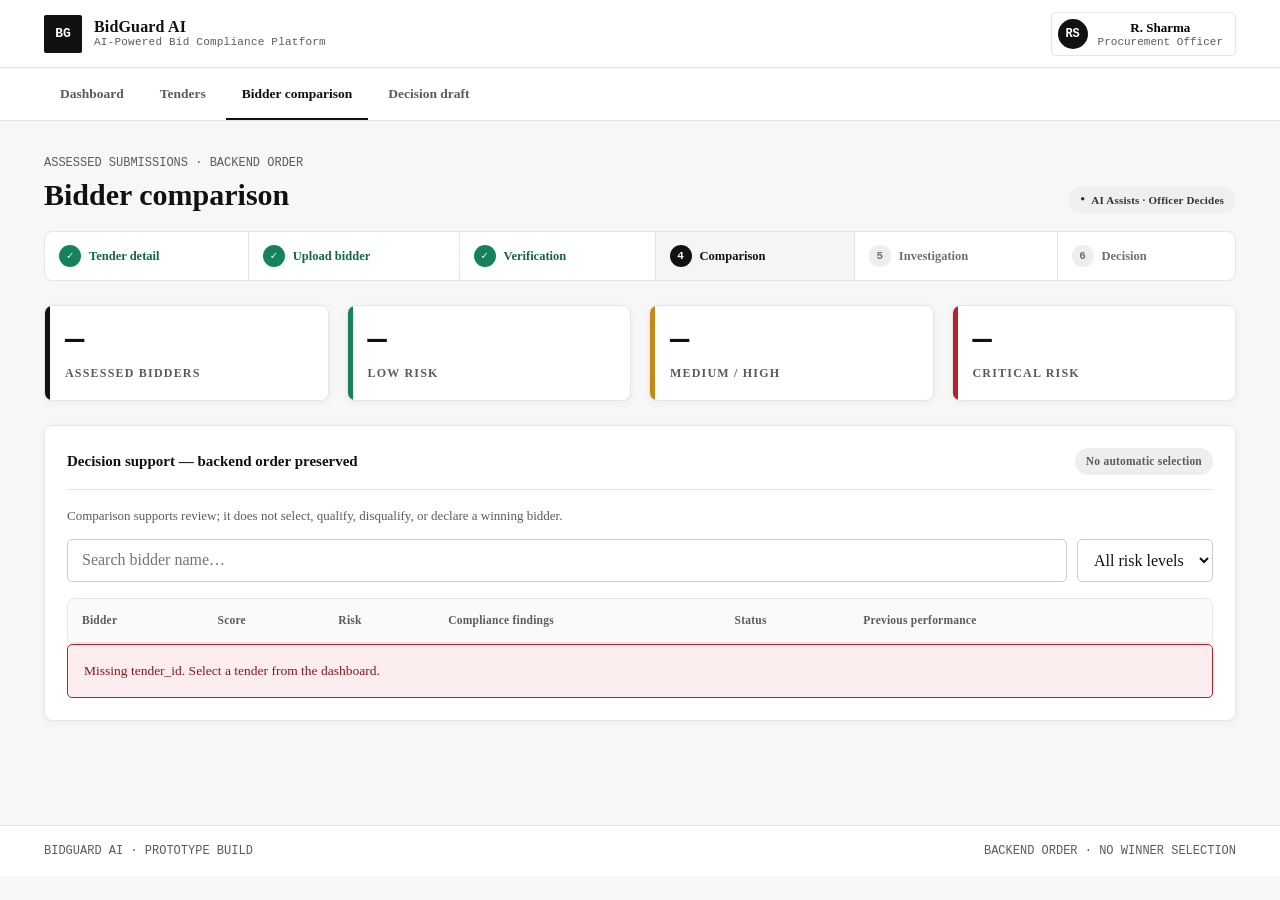
==== commit 0452b9fe: "feat(frontend): add final application shell and design system" ====
--- a/comparison.html
+++ b/comparison.html
@@ -1,4 +1,4 @@
-<!DOCTYPE html><html lang="en"><head><meta charset="UTF-8"><meta name="viewport" content="width=device-width, initial-scale=1.0"><title>Bidder Comparison — BidGuard AI</title><link rel="preconnect" href="https://fonts.googleapis.com"><link href="https://fonts.googleapis.com/css2?family=IBM+Plex+Sans:wght@400;500;600;700&family=IBM+Plex+Sans+Condensed:wght@500;600;700&family=IBM+Plex+Mono:wght@400;500;600;700&display=swap" rel="stylesheet"><link rel="stylesheet" href="css/tokens.css"><link rel="stylesheet" href="css/components.css"><link rel="stylesheet" href="css/layout.css"><link rel="stylesheet" href="css/dashboard.css"><link rel="stylesheet" href="css/previous-performance.css"></head><body>
+<!DOCTYPE html><html lang="en"><head><meta charset="UTF-8"><meta name="viewport" content="width=device-width, initial-scale=1.0"><title>Bidder Comparison — BidGuard AI</title><link rel="stylesheet" href="css/tokens.css"><link rel="stylesheet" href="css/components.css"><link rel="stylesheet" href="css/layout.css"><link rel="stylesheet" href="css/dashboard.css"><link rel="stylesheet" href="css/previous-performance.css"></head><body>
 <header class="topbar"><div class="container"><a href="dashboard.html" class="brand"><div class="brand-seal">BG</div><div class="brand-text"><strong>BidGuard AI</strong><span>AI-Powered Bid Compliance Platform</span></div></a><div class="officer-menu"><button class="officer-btn" data-officer-btn><div class="officer-avatar">RS</div><div><span class="name">R. Sharma</span><span class="role">Procurement Officer</span></div></button><div class="officer-dropdown" data-officer-dropdown><a href="index.html" data-logout>Sign out</a></div></div></div></header>
 <div class="tabstrip-wrap"><div class="container"><nav class="tabstrip"><a href="dashboard.html">Dashboard</a><a id="tenderLink" href="dashboard.html">Tenders</a><a href="comparison.html" class="active">Bidder comparison</a><a href="decision.html">Decision draft</a></nav></div></div>
 <main><div class="container"><div class="page-head"><div class="title-row"><div><span class="case-id" id="comparisonContext">ASSESSED SUBMISSIONS · BACKEND ORDER</span><h1>Bidder comparison</h1></div><span class="stamp stamp-review stamp-sm">AI Assists · Officer Decides</span></div></div>
--- a/css/tokens.css
+++ b/css/tokens.css
@@ -1,62 +1,65 @@
-/* ============================================================
-   BIDGUARD AI — DESIGN TOKENS (Chromatic theme)
-   Clean, simple, colour-led visual language for a single-user
-   (Procurement Officer) workflow: soft elevation, rounded
-   surfaces, a vivid indigo primary, and clear colour coding for
-   risk/status. Professional and government-enterprise
-   appropriate, without heavy borders or decoration.
-   ============================================================ */
+/* BidGuard AI — final procurement design tokens. */
 
 :root{
   /* ---- core neutrals ---- */
-  --ink:            #1B1F2B;   /* primary text */
-  --ink-soft:       #5B6472;   /* secondary text */
-  --ink-faint:      #9AA1AF;   /* placeholder / disabled text */
+  --ink:            #111111;
+  --ink-soft:       #5B5B5B;
+  --ink-faint:      #6F6F6F;
 
-  --paper:          #F4F6FC;   /* app background — flat, cool, simple */
-  --paper-dim:      #ECEFF8;   /* recessed panels / table stripes */
-  --surface:        #FFFFFF;   /* cards, raised surfaces */
-  --surface-alt:    #F7F8FD;
+  --paper:          #F7F7F7;
+  --paper-dim:      #EEEEEE;
+  --surface:        #FFFFFF;
+  --surface-alt:    #FAFAFA;
 
-  --border:         #E2E6F1;   /* thin structural border */
+  --border:         #E5E5E5;
+  --border-strong:  #CCCCCC;
 
   /* ---- chromatic accents ---- */
-  --brass:          #7C4DFF;   /* secondary accent — violet */
-  --brass-dark:     #5A32D6;
-  --brass-bg:       #EFE9FF;
+  --brass:          #333333;
+  --brass-dark:     #111111;
+  --brass-bg:       #F2F2F2;
 
-  --navy:           #3452FF;   /* primary action — indigo/blue */
-  --navy-dark:      #243BCC;
-  --navy-bg:        #E8EDFF;
+  --navy:           #111111;
+  --navy-dark:      #000000;
+  --navy-bg:        #F0F0F0;
 
   /* ---- status colours ---- */
-  --green:          #16A673;
-  --green-dark:     #0E7F58;
-  --green-bg:       #E3F9F0;
+  --green:          #16825D;
+  --green-dark:     #116748;
+  --green-bg:       #EAF6F1;
 
-  --amber:          #F59E0B;
-  --amber-dark:     #B4720A;
-  --amber-bg:       #FFF3DC;
+  --amber:          #C48A16;
+  --amber-dark:     #805A10;
+  --amber-bg:       #FFF7E6;
 
-  --red:            #EF4444;
-  --red-dark:       #C22F2F;
-  --red-bg:         #FDEAEA;
+  --orange:         #C25D16;
+  --orange-dark:    #8D410E;
+  --orange-bg:      #FFF0E6;
+
+  --red:            #B4232C;
+  --red-dark:       #841820;
+  --red-bg:         #FCEDEF;
 
   /* ---- structure ---- */
   --line:           var(--border);
   --line-w:         1px;
   --line-w-thick:   1px;
-  --radius:         14px;
-  --radius-sm:      9px;
-  --shadow:         0 12px 28px rgba(27,31,43,.09);
-  --shadow-sm:      0 4px 14px rgba(27,31,43,.07);
-  --shadow-brass:   0 10px 26px rgba(124,77,255,.28);
-  --shadow-lift:    0 16px 34px rgba(27,31,43,.14);
+  --radius:         8px;
+  --radius-sm:      5px;
+  --shadow:         0 10px 28px rgba(0,0,0,.07);
+  --shadow-sm:      0 2px 10px rgba(0,0,0,.045);
+  --shadow-brass:   0 6px 18px rgba(0,0,0,.16);
+  --shadow-lift:    0 14px 34px rgba(0,0,0,.12);
 
   /* ---- type ---- */
-  --font-body:  'IBM Plex Sans', -apple-system, Segoe UI, sans-serif;
-  --font-cond:  'IBM Plex Sans Condensed', 'IBM Plex Sans', sans-serif;
-  --font-mono:  'IBM Plex Mono', 'Courier New', monospace;
+  --font-body:  "Times New Roman", Times, serif;
+  --font-cond:  "Times New Roman", Times, serif;
+  --font-mono:  "Courier New", Courier, monospace;
+
+  --motion-fast: 160ms;
+  --motion-base: 240ms;
+  --motion-slow: 360ms;
+  --ease-standard: cubic-bezier(.2,.7,.2,1);
 
   /* ---- layout ---- */
   --header-h: 68px;
@@ -72,11 +75,11 @@
   background: var(--paper);
   color: var(--ink);
   font-family: var(--font-body);
-  font-size: 15px;
+  font-size: 16px;
   line-height: 1.5;
   -webkit-font-smoothing: antialiased;
 }
-h1,h2,h3,h4,h5,h6{ margin: 0 0 .5em; font-weight: 700; letter-spacing: -0.01em; }
+h1,h2,h3,h4,h5,h6{ margin: 0 0 .5em; font-weight: 700; letter-spacing: 0; }
 p{ margin: 0 0 1em; }
 a{ color: inherit; }
 img,svg{ display:block; max-width:100%; }
@@ -84,11 +87,11 @@
 ul{ margin:0; padding:0; list-style:none; }
 input, select, textarea{ font-family: inherit; font-size: inherit; color: inherit; }
 
-::selection{ background: var(--navy); color: #fff; }
+::selection{ background: #111; color: #fff; }
 
 :focus-visible{
-  outline: 3px solid var(--navy);
-  outline-offset: 2px;
+  outline: 2px solid #111;
+  outline-offset: 3px;
 }
 
 /* ---------------- utility ---------------- */
@@ -97,7 +100,7 @@
   text-transform: uppercase;
   letter-spacing: .1em;
   font-size: 12px;
-  font-weight: 600;
+  font-weight: 700;
   color: var(--ink-soft);
 }
 .mono{ font-family: var(--font-mono); }
@@ -112,5 +115,6 @@
 }
 
 @media (prefers-reduced-motion: reduce){
-  *{ animation-duration: .001ms !important; animation-iteration-count: 1 !important; transition-duration: .001ms !important; }
+  html{ scroll-behavior:auto; }
+  *, *::before, *::after{ animation-duration: .001ms !important; animation-iteration-count: 1 !important; transition-duration: .001ms !important; }
 }
--- a/css/components.css
+++ b/css/components.css
@@ -1,6 +1,4 @@
-/* ============================================================
-   COMPONENTS — chromatic, simple, rounded, soft-elevation
-   ============================================================ */
+/* Shared procurement application components. */
 
 /* ---------------- top bar ---------------- */
 .topbar{
@@ -8,6 +6,7 @@
   border-bottom: 1px solid var(--border);
   background: var(--surface);
   position: sticky; top:0; z-index: 50;
+  box-shadow:0 1px 0 rgba(0,0,0,.025);
 }
 .topbar .container{
   height: 100%;
@@ -19,12 +18,12 @@
 }
 .brand-seal{
   width:38px; height:38px; flex:none;
-  border-radius:11px;
+  border-radius:2px;
   display:flex; align-items:center; justify-content:center;
-  background: linear-gradient(135deg, var(--navy), var(--brass));
+  background: #111;
   color:#fff;
   font-family:var(--font-mono); font-weight:700; font-size:13px;
-  box-shadow: var(--shadow-brass);
+  box-shadow: none;
 }
 .brand-text{ line-height:1.15; }
 .brand-text strong{
@@ -39,15 +38,15 @@
 .officer-menu{ position:relative; }
 .officer-btn{
   display:flex; align-items:center; gap:10px;
-  background:var(--surface); border:1px solid var(--border); border-radius:999px;
-  padding:6px 14px 6px 6px; cursor:pointer; box-shadow: var(--shadow-sm);
-  transition: box-shadow .15s ease;
-}
-.officer-btn:hover{ box-shadow: var(--shadow-lift); }
+  background:var(--surface); border:1px solid var(--border); border-radius:4px;
+  padding:6px 12px 6px 6px; cursor:pointer; box-shadow:none;
+  transition:border-color var(--motion-fast) ease, box-shadow var(--motion-fast) ease;
+}
+.officer-btn:hover{ border-color:var(--border-strong); box-shadow:var(--shadow-sm); }
 .officer-avatar{
   width:30px; height:30px; border-radius:50%;
-  background: linear-gradient(135deg, var(--brass-bg), var(--navy-bg));
-  color: var(--navy-dark);
+  background:#111;
+  color:#fff;
   display:flex; align-items:center; justify-content:center;
   font-family:var(--font-mono); font-weight:700; font-size:12px;
 }
@@ -78,20 +77,20 @@
   text-decoration:none; color: var(--ink-soft);
   padding: 16px 16px 14px;
   white-space:nowrap;
-  border-bottom: 3px solid transparent;
-  transition: color .15s ease;
+  border-bottom: 2px solid transparent;
+  transition:color var(--motion-fast) ease, border-color var(--motion-fast) ease;
 }
 .tabstrip a.active{
-  color: var(--navy);
-  border-bottom-color: var(--navy);
+  color:#111;
+  border-bottom-color:#111;
 }
 .tabstrip a:hover:not(.active){ color:var(--ink); }
 
 /* ---------------- case progress stepper ---------------- */
 .stepper{
   display:flex; align-items:center; flex-wrap:wrap; gap:0;
-  border: 1px solid var(--border); background: var(--surface); border-radius: var(--radius);
-  box-shadow: var(--shadow-sm); overflow:hidden;
+  border:1px solid var(--border); background:var(--surface); border-radius:var(--radius);
+  box-shadow:none; overflow:hidden;
 }
 .stepper .step{
   flex:1 1 auto; min-width:120px;
@@ -108,14 +107,14 @@
   font-family:var(--font-mono); font-size:11px; flex:none;
 }
 .stepper .step.done{ color:var(--green-dark); }
-.stepper .step.current{ color:var(--navy); background: var(--navy-bg); }
-.stepper .step.current .num{ background:var(--navy); color:#fff; }
+.stepper .step.current{ color:#111; background:#F5F5F5; }
+.stepper .step.current .num{ background:#111; color:#fff; }
 .stepper .step.done .num{ background:var(--green); color:#fff; }
 
 /* ---------------- page scaffolding ---------------- */
 .page-head{ padding: 28px 0 18px; }
 .page-head .title-row{ display:flex; align-items:flex-end; justify-content:space-between; gap:16px; flex-wrap:wrap; }
-.page-head h1{ font-size: 28px; margin:4px 0 0; }
+.page-head h1{ font-size:30px; line-height:1.16; margin:5px 0 0; }
 .case-id{ font-family:var(--font-mono); font-size:12px; color:var(--ink-soft); }
 
 main{ padding-bottom: 64px; }
@@ -123,21 +122,22 @@
 /* ---------------- buttons ---------------- */
 .btn{
   display:inline-flex; align-items:center; justify-content:center; gap:8px;
-  font-family:var(--font-cond); font-weight:700; font-size:13.5px;
+  font-family:var(--font-body); font-weight:600; font-size:14px;
   padding:11px 20px;
-  border: 1px solid var(--border);
-  border-radius: var(--radius-sm);
+  border:1px solid var(--border-strong);
+  border-radius:var(--radius-sm);
   background: var(--surface); color:var(--ink);
   box-shadow: var(--shadow-sm);
   cursor:pointer;
   text-decoration:none;
-  transition: transform .12s ease, box-shadow .12s ease, background .12s ease;
+  transition:transform var(--motion-fast) var(--ease-standard), box-shadow var(--motion-fast) ease, background var(--motion-fast) ease, border-color var(--motion-fast) ease;
 }
 .btn:hover{ transform:translateY(-1px); box-shadow: var(--shadow-lift); }
 .btn:active{ transform:translateY(0); box-shadow: var(--shadow-sm); }
 .btn:disabled{ opacity:.45; cursor:not-allowed; transform:none; box-shadow:none; }
-.btn-primary{ background: var(--navy); color: #fff; border-color: var(--navy); }
-.btn-brass{ background: var(--brass); color: #fff; border-color: var(--brass); }
+.btn-primary{ background:#111; color:#fff; border-color:#111; }
+.btn-primary:hover{ background:#2A2A2A; border-color:#2A2A2A; }
+.btn-brass{ background:#333; color:#fff; border-color:#333; }
 .btn-approve{ background: var(--green); color: #fff; border-color: var(--green); }
 .btn-reject{ background: var(--red); color: #fff; border-color: var(--red); }
 .btn-ghost{ background:transparent; box-shadow:none; border-color:transparent; }
@@ -150,9 +150,11 @@
   background: var(--surface);
   border: 1px solid var(--border);
   border-radius: var(--radius);
-  box-shadow: var(--shadow-sm);
+  box-shadow:var(--shadow-sm);
   padding: 22px;
-}
+  transition:border-color var(--motion-base) ease, box-shadow var(--motion-base) ease, transform var(--motion-base) var(--ease-standard);
+}
+.card:hover{ border-color:var(--border-strong); box-shadow:var(--shadow); }
 .card-flat{ box-shadow:none; }
 .card-header{
   display:flex; align-items:center; justify-content:space-between;
@@ -164,15 +166,17 @@
 /* stat tile */
 .stat-tile{
   background:var(--surface); border:1px solid var(--border); border-radius: var(--radius);
-  box-shadow: var(--shadow-sm); padding:18px 20px; position:relative; overflow:hidden;
-}
+  box-shadow:var(--shadow-sm); padding:18px 20px; position:relative; overflow:hidden;
+  transition:transform var(--motion-base) var(--ease-standard), box-shadow var(--motion-base) ease;
+}
+.stat-tile:hover{ box-shadow:var(--shadow); }
 .stat-tile .num{ font-family:var(--font-mono); font-size:32px; font-weight:700; line-height:1; }
 .stat-tile .label{ margin-top:8px; }
 .stat-tile::before{ content:""; position:absolute; left:0; top:0; bottom:0; width:5px; }
 .stat-tile.accent-green::before{ background:var(--green); }
 .stat-tile.accent-amber::before{ background:var(--amber); }
 .stat-tile.accent-red::before{ background:var(--red); }
-.stat-tile.accent-navy::before{ background: linear-gradient(180deg, var(--navy), var(--brass)); }
+.stat-tile.accent-navy::before{ background:#111; }
 
 /* ---------------- badges & status chips ---------------- */
 .badge{
@@ -183,7 +187,8 @@
 .badge-green{ color:var(--green-dark); background:var(--green-bg); }
 .badge-amber{ color:var(--amber-dark); background:var(--amber-bg); }
 .badge-red{ color:var(--red-dark); background:var(--red-bg); }
-.badge-navy{ color:var(--navy-dark); background:var(--navy-bg); }
+.badge-orange{ color:var(--orange-dark); background:var(--orange-bg); }
+.badge-navy{ color:#333; background:#EFEFEF; }
 .badge-ink{ color:var(--ink-soft); background:var(--paper-dim); }
 
 /* status "stamp" — now a clear, colour-coded chip rather than a rubber stamp */
@@ -208,7 +213,7 @@
 .stamp-verified{ --stamp-color: var(--green-dark); --stamp-bg: var(--green-bg); }
 .stamp-discrepancy{ --stamp-color: var(--red-dark); --stamp-bg: var(--red-bg); }
 .stamp-pending{ --stamp-color: var(--amber-dark); --stamp-bg: var(--amber-bg); }
-.stamp-review{ --stamp-color: var(--navy-dark); --stamp-bg: var(--navy-bg); }
+.stamp-review{ --stamp-color:#333; --stamp-bg:#EFEFEF; }
 .stamp-approved{ --stamp-color: var(--green-dark); --stamp-bg: var(--green-bg); }
 .stamp-rejected{ --stamp-color: var(--red-dark); --stamp-bg: var(--red-bg); }
 
@@ -224,7 +229,7 @@
 .field select,
 .field textarea{
   width:100%; padding:11px 13px;
-  border: 1px solid var(--border);
+  border:1px solid var(--border-strong);
   border-radius: var(--radius-sm);
   background: var(--surface);
   box-shadow: none;
@@ -255,7 +260,8 @@
   display:inline-flex; align-items:center; gap:4px; padding:0;
 }
 tbody td{ padding:13px 14px; border-top:1px solid var(--paper-dim); vertical-align:middle; }
-tbody tr:hover{ background: var(--paper-dim); }
+tbody tr{ transition:background var(--motion-fast) ease; }
+tbody tr:hover{ background:#F8F8F8; }
 tbody tr.row-link{ cursor:pointer; }
 
 /* ---------------- evidence exhibit card ---------------- */
@@ -265,7 +271,7 @@
   background: var(--surface);
   box-shadow: var(--shadow-sm);
   padding:18px;
-  border-top: 4px solid var(--navy);
+  border-top:3px solid #222;
 }
 .exhibit .tag{ font-family:var(--font-mono); font-size:11px; color:var(--ink-soft); }
 .exhibit h4{ font-size:14px; margin:4px 0 12px; }
@@ -318,7 +324,7 @@
 }
 .progress-fill{
   height:100%; width:0%; border-radius:999px;
-  background: linear-gradient(90deg, var(--navy), var(--brass));
+  background:#111;
   transition: width .5s ease;
 }
 
@@ -336,13 +342,14 @@
 
 /* ---------------- modal ---------------- */
 .modal-overlay{
-  position:fixed; inset:0; background:rgba(20,24,40,.5);
+  position:fixed; inset:0; background:rgba(0,0,0,.46); backdrop-filter:blur(3px);
   display:none; align-items:center; justify-content:center; z-index:150; padding:20px;
 }
 .modal-overlay.open{ display:flex; }
 .modal{
   background:var(--surface); border-radius: var(--radius);
-  box-shadow: var(--shadow-lift); max-width:480px; width:100%; padding:26px;
+  box-shadow:var(--shadow-lift); max-width:480px; width:100%; padding:26px;
+  animation:modal-enter var(--motion-base) var(--ease-standard);
 }
 .modal h3{ margin-top:0; }
 .modal-actions{ display:flex; gap:10px; margin-top:20px; justify-content:flex-end; }
@@ -360,7 +367,7 @@
 
 /* ---------------- side drawer (Previous Performance panel) ---------------- */
 .drawer-overlay{
-  position:fixed; inset:0; background:rgba(20,24,40,.42);
+  position:fixed; inset:0; background:rgba(0,0,0,.42); backdrop-filter:blur(2px);
   display:none; z-index:180;
 }
 .drawer-overlay.open{ display:block; }
@@ -370,7 +377,7 @@
   background:var(--surface);
   box-shadow: -18px 0 40px rgba(20,24,40,.18);
   transform: translateX(100%);
-  transition: transform .25s ease;
+  transition:transform var(--motion-base) var(--ease-standard);
   display:flex; flex-direction:column;
   z-index:190;
 }
@@ -431,10 +438,24 @@
 }
 .api-state.error{ border-color:var(--red); background:var(--red-bg); color:var(--red-dark); }
 .api-state.success{ border-color:var(--green); background:var(--green-bg); color:var(--green-dark); }
-.badge-critical{ background:#4b1020; color:#fff; }
+.badge-critical{ background:var(--red-dark); color:#fff; }
 .actions-cell{ display:flex; gap:8px; flex-wrap:wrap; }
 .key-list{ display:grid; gap:8px; }
 .key-row{ display:grid; grid-template-columns:minmax(150px, .7fr) 1.3fr; gap:12px; padding:8px 0; border-bottom:1px solid var(--paper-dim); }
 .key-row:last-child{ border-bottom:0; }
 .key-row .key{ color:var(--ink-soft); }
 .json-evidence{ margin:8px 0 0; padding:12px; background:var(--paper-dim); border-radius:var(--radius-sm); white-space:pre-wrap; overflow-wrap:anywhere; font:12px/1.55 var(--font-mono); }
+
+/* Motion is restrained and never communicates backend progress. */
+@keyframes surface-enter{
+  from{ opacity:0; transform:translateY(7px); }
+  to{ opacity:1; transform:translateY(0); }
+}
+@keyframes modal-enter{
+  from{ opacity:0; transform:translateY(8px) scale(.985); }
+  to{ opacity:1; transform:translateY(0) scale(1); }
+}
+main > .container > *{ animation:surface-enter var(--motion-slow) var(--ease-standard) both; }
+main > .container > *:nth-child(2){ animation-delay:35ms; }
+main > .container > *:nth-child(3){ animation-delay:70ms; }
+.api-state[hidden]{ display:none; }
--- a/css/dashboard.css
+++ b/css/dashboard.css
@@ -2,9 +2,9 @@
   display:flex; gap:10px; margin-bottom:16px; flex-wrap:wrap;
 }
 .search-row input[type="search"]{
-  flex:1; min-width:220px; padding:11px 14px; border:1px solid var(--border); border-radius:var(--radius-sm); background:var(--surface);
+  flex:1; min-width:220px; padding:11px 14px; border:1px solid var(--border-strong); border-radius:var(--radius-sm); background:var(--surface);
 }
-.search-row select{ padding:11px 12px; border:1px solid var(--border); border-radius:var(--radius-sm); background:var(--surface); }
+.search-row select{ padding:11px 12px; border:1px solid var(--border-strong); border-radius:var(--radius-sm); background:var(--surface); }
 
 .activity-item{ display:flex; gap:10px; padding:10px 0; border-bottom:1px solid var(--paper-dim); font-size:13px; }
 .activity-item:last-child{ border-bottom:none; }
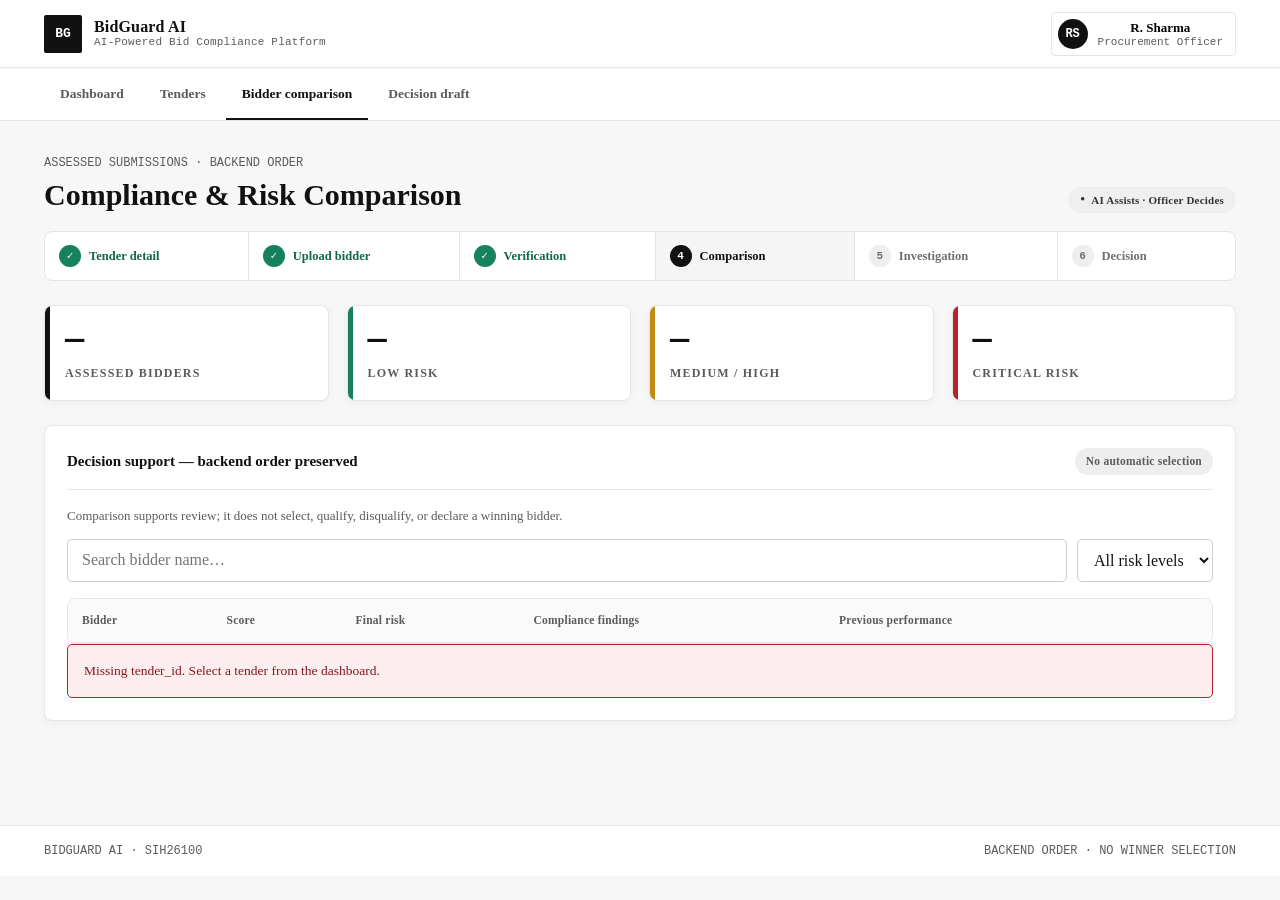
==== commit 727770ca: "feat(frontend): complete assessment review and decision flow" ====
--- a/comparison.html
+++ b/comparison.html
@@ -1,12 +1,12 @@
-<!DOCTYPE html><html lang="en"><head><meta charset="UTF-8"><meta name="viewport" content="width=device-width, initial-scale=1.0"><title>Bidder Comparison — BidGuard AI</title><link rel="stylesheet" href="css/tokens.css"><link rel="stylesheet" href="css/components.css"><link rel="stylesheet" href="css/layout.css"><link rel="stylesheet" href="css/dashboard.css"><link rel="stylesheet" href="css/previous-performance.css"></head><body>
+<!DOCTYPE html><html lang="en"><head><meta charset="UTF-8"><meta name="viewport" content="width=device-width, initial-scale=1.0"><title>Compliance &amp; Risk Comparison — BidGuard AI</title><link rel="stylesheet" href="css/tokens.css"><link rel="stylesheet" href="css/components.css"><link rel="stylesheet" href="css/layout.css"><link rel="stylesheet" href="css/dashboard.css"><link rel="stylesheet" href="css/previous-performance.css"></head><body>
 <header class="topbar"><div class="container"><a href="dashboard.html" class="brand"><div class="brand-seal">BG</div><div class="brand-text"><strong>BidGuard AI</strong><span>AI-Powered Bid Compliance Platform</span></div></a><div class="officer-menu"><button class="officer-btn" data-officer-btn><div class="officer-avatar">RS</div><div><span class="name">R. Sharma</span><span class="role">Procurement Officer</span></div></button><div class="officer-dropdown" data-officer-dropdown><a href="index.html" data-logout>Sign out</a></div></div></div></header>
 <div class="tabstrip-wrap"><div class="container"><nav class="tabstrip"><a href="dashboard.html">Dashboard</a><a id="tenderLink" href="dashboard.html">Tenders</a><a href="comparison.html" class="active">Bidder comparison</a><a href="decision.html">Decision draft</a></nav></div></div>
-<main><div class="container"><div class="page-head"><div class="title-row"><div><span class="case-id" id="comparisonContext">ASSESSED SUBMISSIONS · BACKEND ORDER</span><h1>Bidder comparison</h1></div><span class="stamp stamp-review stamp-sm">AI Assists · Officer Decides</span></div></div>
+<main id="main-content"><div class="container"><div class="page-head"><div class="title-row"><div><span class="case-id" id="comparisonContext">ASSESSED SUBMISSIONS · BACKEND ORDER</span><h1>Compliance &amp; Risk Comparison</h1></div><span class="stamp stamp-review stamp-sm">AI Assists · Officer Decides</span></div></div>
   <div class="stepper mb-24"><div class="step done"><span class="num">✓</span>Tender detail</div><div class="step done"><span class="num">✓</span>Upload bidder</div><div class="step done"><span class="num">✓</span>Verification</div><div class="step current"><span class="num">4</span>Comparison</div><div class="step"><span class="num">5</span>Investigation</div><div class="step"><span class="num">6</span>Decision</div></div>
   <div class="grid grid-4 mb-24"><div class="stat-tile accent-navy"><div class="num" id="totalBidders">—</div><div class="label eyebrow">Assessed bidders</div></div><div class="stat-tile accent-green"><div class="num" id="countLOW">—</div><div class="label eyebrow">Low risk</div></div><div class="stat-tile accent-amber"><div class="num" id="attentionCount">—</div><div class="label eyebrow">Medium / High</div></div><div class="stat-tile accent-red"><div class="num" id="countCRITICAL">—</div><div class="label eyebrow">Critical risk</div></div></div>
   <div class="card"><div class="card-header"><h3>Decision support — backend order preserved</h3><span class="badge badge-ink">No automatic selection</span></div><p class="text-muted" style="font-size:13px;">Comparison supports review; it does not select, qualify, disqualify, or declare a winning bidder.</p><div class="search-row"><label class="sr-only" for="bidderSearch">Search bidder</label><input type="search" id="bidderSearch" placeholder="Search bidder name…"><label class="sr-only" for="riskFilter">Filter risk</label><select id="riskFilter"><option value="">All risk levels</option><option value="LOW">Low</option><option value="MEDIUM">Medium</option><option value="HIGH">High</option><option value="CRITICAL">Critical</option></select></div>
-    <div class="table-wrap"><table id="comparisonTable"><thead><tr><th>Bidder</th><th>Score</th><th>Risk</th><th>Compliance findings</th><th>Status</th><th>Previous performance</th><th></th></tr></thead><tbody></tbody></table></div><div class="api-state" id="comparisonState">Loading assessed bidders…</div>
+    <div class="table-wrap" tabindex="0"><table id="comparisonTable"><caption class="sr-only">Assessed bidders in backend-provided order</caption><thead><tr><th scope="col">Bidder</th><th scope="col">Score</th><th scope="col">Final risk</th><th scope="col">Compliance findings</th><th scope="col">Previous performance</th><th scope="col"><span class="sr-only">Actions</span></th></tr></thead><tbody></tbody></table></div><div class="api-state" id="comparisonState" role="status" aria-live="polite">Loading assessed bidders…</div>
   </div>
-</div></main><footer class="site-footer"><div class="container"><span>BIDGUARD AI · PROTOTYPE BUILD</span><span>BACKEND ORDER · NO WINNER SELECTION</span></div></footer>
-<div class="drawer-overlay" id="ppOverlay" aria-hidden="true"><aside class="drawer" role="dialog" aria-modal="true" aria-labelledby="ppTitle"><div class="drawer-head"><div><h3 id="ppTitle">Previous Performance</h3><div class="sub" id="ppBidderName">—</div><div class="sub2">Historical Procurement Record</div></div><button type="button" class="drawer-close" id="ppClose" aria-label="Close Previous Performance">×</button></div><div class="drawer-body" id="ppBody"></div><div class="drawer-footer">Historical performance is advisory only. Final procurement decisions remain with the Procurement Officer.</div></aside></div>
+</div></main><footer class="site-footer"><div class="container"><span>BIDGUARD AI · SIH26100</span><span>BACKEND ORDER · NO WINNER SELECTION</span></div></footer>
+<div class="drawer-overlay" id="ppOverlay" aria-hidden="true"><aside class="drawer" role="dialog" aria-modal="true" aria-labelledby="ppTitle"><div class="drawer-head"><div><h3 id="ppTitle">Previous Performance</h3><div class="sub" id="ppBidderName">—</div><div class="sub2" id="ppSubtitle">Synthetic demo performance history</div></div><button type="button" class="drawer-close" id="ppClose" aria-label="Close Previous Performance">×</button></div><div class="drawer-body" id="ppBody"></div><div class="drawer-footer">Historical performance is advisory only and does not affect compliance, score, risk, ordering, or officer decisions.</div></aside></div>
 <script src="js/api.js"></script><script src="js/main.js"></script><script src="js/comparison.js"></script><script src="js/previous-performance.js"></script></body></html>
--- a/css/components.css
+++ b/css/components.css
@@ -213,6 +213,7 @@
 .stamp-verified{ --stamp-color: var(--green-dark); --stamp-bg: var(--green-bg); }
 .stamp-discrepancy{ --stamp-color: var(--red-dark); --stamp-bg: var(--red-bg); }
 .stamp-pending{ --stamp-color: var(--amber-dark); --stamp-bg: var(--amber-bg); }
+.stamp-high{ --stamp-color:var(--orange-dark); --stamp-bg:var(--orange-bg); }
 .stamp-review{ --stamp-color:#333; --stamp-bg:#EFEFEF; }
 .stamp-approved{ --stamp-color: var(--green-dark); --stamp-bg: var(--green-bg); }
 .stamp-rejected{ --stamp-color: var(--red-dark); --stamp-bg: var(--red-bg); }
@@ -424,6 +425,8 @@
 @keyframes shimmer{ 100%{ transform:translateX(100%); } }
 
 .pp-empty, .pp-error{ text-align:center; padding:40px 14px; color:var(--ink-soft); font-size:13.5px; }
+.ai-unavailable{border:1px solid var(--border-strong);border-left:3px solid #111;background:#FAFAFA;padding:18px;margin-bottom:20px;}
+.ai-unavailable h4{font-size:18px;margin:13px 0 7px;}.ai-unavailable p{color:var(--ink-soft);margin:0;}
 .pp-btn{
   font-family:var(--font-cond); font-weight:600; font-size:12px;
   padding:7px 14px; border-radius:999px; border:1px solid var(--border);
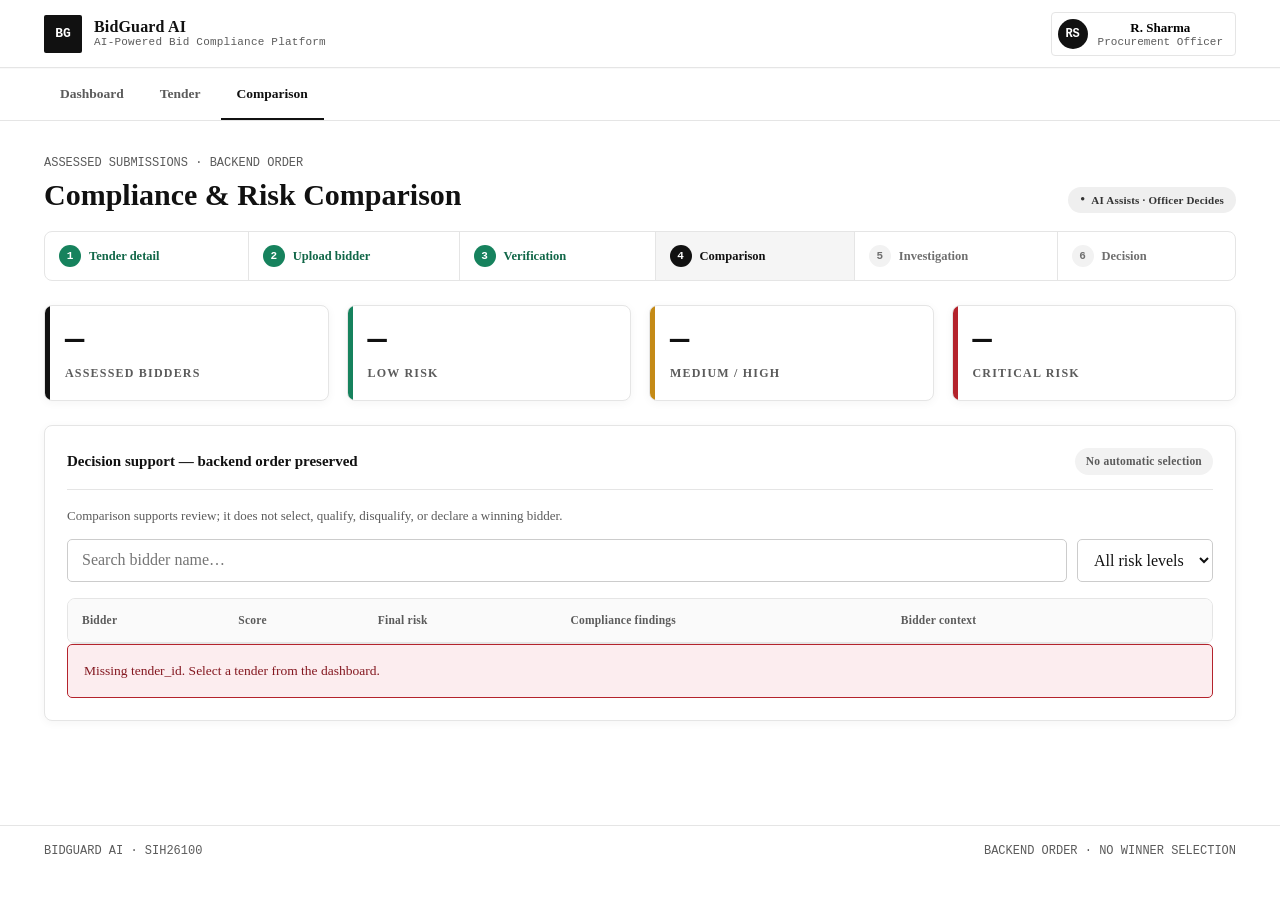
==== commit b582d2a6: "feat(frontend): complete bidder ingestion and investigation UI" ====
--- a/comparison.html
+++ b/comparison.html
@@ -1,11 +1,11 @@
-<!DOCTYPE html><html lang="en"><head><meta charset="UTF-8"><meta name="viewport" content="width=device-width, initial-scale=1.0"><title>Compliance &amp; Risk Comparison — BidGuard AI</title><link rel="stylesheet" href="css/tokens.css"><link rel="stylesheet" href="css/components.css"><link rel="stylesheet" href="css/layout.css"><link rel="stylesheet" href="css/dashboard.css"><link rel="stylesheet" href="css/previous-performance.css"></head><body>
-<header class="topbar"><div class="container"><a href="dashboard.html" class="brand"><div class="brand-seal">BG</div><div class="brand-text"><strong>BidGuard AI</strong><span>AI-Powered Bid Compliance Platform</span></div></a><div class="officer-menu"><button class="officer-btn" data-officer-btn><div class="officer-avatar">RS</div><div><span class="name">R. Sharma</span><span class="role">Procurement Officer</span></div></button><div class="officer-dropdown" data-officer-dropdown><a href="index.html" data-logout>Sign out</a></div></div></div></header>
-<div class="tabstrip-wrap"><div class="container"><nav class="tabstrip"><a href="dashboard.html">Dashboard</a><a id="tenderLink" href="dashboard.html">Tenders</a><a href="comparison.html" class="active">Bidder comparison</a><a href="decision.html">Decision draft</a></nav></div></div>
+<!DOCTYPE html><html lang="en"><head><meta charset="UTF-8"><meta name="viewport" content="width=device-width, initial-scale=1.0"><title>Compliance &amp; Risk Comparison — BidGuard AI</title><link rel="stylesheet" href="css/tokens.css"><link rel="stylesheet" href="css/components.css"><link rel="stylesheet" href="css/layout.css"><link rel="stylesheet" href="css/dashboard.css"><link rel="stylesheet" href="css/previous-performance.css"></head><body><a class="skip-link" href="#main-content">Skip to main content</a>
+<header class="topbar"><div class="container"><a href="dashboard.html" class="brand"><div class="brand-seal">BG</div><div class="brand-text"><strong>BidGuard AI</strong><span>AI-Powered Bid Compliance Platform</span></div></a><div class="officer-menu"><button type="button" class="officer-btn" data-officer-btn><div class="officer-avatar">RS</div><div><span class="name">R. Sharma</span><span class="role">Procurement Officer</span></div></button><div class="officer-dropdown" data-officer-dropdown><a href="index.html" data-logout>Sign out</a></div></div></div></header>
+<div class="tabstrip-wrap"><div class="container"><nav class="tabstrip" aria-label="Primary navigation"><a href="dashboard.html">Dashboard</a><a id="tenderLink" href="dashboard.html">Tender</a><a href="comparison.html" class="active" aria-current="page">Comparison</a></nav></div></div>
 <main id="main-content"><div class="container"><div class="page-head"><div class="title-row"><div><span class="case-id" id="comparisonContext">ASSESSED SUBMISSIONS · BACKEND ORDER</span><h1>Compliance &amp; Risk Comparison</h1></div><span class="stamp stamp-review stamp-sm">AI Assists · Officer Decides</span></div></div>
-  <div class="stepper mb-24"><div class="step done"><span class="num">✓</span>Tender detail</div><div class="step done"><span class="num">✓</span>Upload bidder</div><div class="step done"><span class="num">✓</span>Verification</div><div class="step current"><span class="num">4</span>Comparison</div><div class="step"><span class="num">5</span>Investigation</div><div class="step"><span class="num">6</span>Decision</div></div>
+  <div class="stepper mb-24" aria-label="Bid evaluation workflow"><div class="step done"><span class="num">1</span>Tender detail</div><div class="step done"><span class="num">2</span>Upload bidder</div><div class="step done"><span class="num">3</span>Verification</div><div class="step current" aria-current="step"><span class="num">4</span>Comparison</div><div class="step"><span class="num">5</span>Investigation</div><div class="step"><span class="num">6</span>Decision</div></div>
   <div class="grid grid-4 mb-24"><div class="stat-tile accent-navy"><div class="num" id="totalBidders">—</div><div class="label eyebrow">Assessed bidders</div></div><div class="stat-tile accent-green"><div class="num" id="countLOW">—</div><div class="label eyebrow">Low risk</div></div><div class="stat-tile accent-amber"><div class="num" id="attentionCount">—</div><div class="label eyebrow">Medium / High</div></div><div class="stat-tile accent-red"><div class="num" id="countCRITICAL">—</div><div class="label eyebrow">Critical risk</div></div></div>
   <div class="card"><div class="card-header"><h3>Decision support — backend order preserved</h3><span class="badge badge-ink">No automatic selection</span></div><p class="text-muted" style="font-size:13px;">Comparison supports review; it does not select, qualify, disqualify, or declare a winning bidder.</p><div class="search-row"><label class="sr-only" for="bidderSearch">Search bidder</label><input type="search" id="bidderSearch" placeholder="Search bidder name…"><label class="sr-only" for="riskFilter">Filter risk</label><select id="riskFilter"><option value="">All risk levels</option><option value="LOW">Low</option><option value="MEDIUM">Medium</option><option value="HIGH">High</option><option value="CRITICAL">Critical</option></select></div>
-    <div class="table-wrap" tabindex="0"><table id="comparisonTable"><caption class="sr-only">Assessed bidders in backend-provided order</caption><thead><tr><th scope="col">Bidder</th><th scope="col">Score</th><th scope="col">Final risk</th><th scope="col">Compliance findings</th><th scope="col">Previous performance</th><th scope="col"><span class="sr-only">Actions</span></th></tr></thead><tbody></tbody></table></div><div class="api-state" id="comparisonState" role="status" aria-live="polite">Loading assessed bidders…</div>
+    <div class="table-wrap" tabindex="0"><table id="comparisonTable"><caption class="sr-only">Assessed bidders in backend-provided order</caption><thead><tr><th scope="col">Bidder</th><th scope="col">Score</th><th scope="col">Final risk</th><th scope="col">Compliance findings</th><th scope="col">Bidder context</th><th scope="col"><span class="sr-only">Actions</span></th></tr></thead><tbody></tbody></table></div><div class="api-state" id="comparisonState" role="status" aria-live="polite">Loading assessed bidders…</div>
   </div>
 </div></main><footer class="site-footer"><div class="container"><span>BIDGUARD AI · SIH26100</span><span>BACKEND ORDER · NO WINNER SELECTION</span></div></footer>
 <div class="drawer-overlay" id="ppOverlay" aria-hidden="true"><aside class="drawer" role="dialog" aria-modal="true" aria-labelledby="ppTitle"><div class="drawer-head"><div><h3 id="ppTitle">Previous Performance</h3><div class="sub" id="ppBidderName">—</div><div class="sub2" id="ppSubtitle">Synthetic demo performance history</div></div><button type="button" class="drawer-close" id="ppClose" aria-label="Close Previous Performance">×</button></div><div class="drawer-body" id="ppBody"></div><div class="drawer-footer">Historical performance is advisory only and does not affect compliance, score, risk, ordering, or officer decisions.</div></aside></div>
--- a/css/tokens.css
+++ b/css/tokens.css
@@ -6,8 +6,8 @@
   --ink-soft:       #5B5B5B;
   --ink-faint:      #6F6F6F;
 
-  --paper:          #F7F7F7;
-  --paper-dim:      #EEEEEE;
+  --paper:          #FFFFFF;
+  --paper-dim:      #F2F2F2;
   --surface:        #FFFFFF;
   --surface-alt:    #FAFAFA;
 
--- a/css/components.css
+++ b/css/components.css
@@ -1,6 +1,8 @@
 /* Shared procurement application components. */
 
 /* ---------------- top bar ---------------- */
+.skip-link{position:fixed;left:16px;top:8px;z-index:500;transform:translateY(-140%);background:#111;color:#fff;padding:9px 13px;text-decoration:none;border-radius:var(--radius-sm);transition:transform var(--motion-fast) ease;}
+.skip-link:focus{transform:translateY(0);}
 .topbar{
   height: var(--header-h);
   border-bottom: 1px solid var(--border);
@@ -154,7 +156,7 @@
   padding: 22px;
   transition:border-color var(--motion-base) ease, box-shadow var(--motion-base) ease, transform var(--motion-base) var(--ease-standard);
 }
-.card:hover{ border-color:var(--border-strong); box-shadow:var(--shadow); }
+.card:hover{ border-color:var(--border-strong); box-shadow:var(--shadow); transform:translateY(-1px); }
 .card-flat{ box-shadow:none; }
 .card-header{
   display:flex; align-items:center; justify-content:space-between;
@@ -169,7 +171,7 @@
   box-shadow:var(--shadow-sm); padding:18px 20px; position:relative; overflow:hidden;
   transition:transform var(--motion-base) var(--ease-standard), box-shadow var(--motion-base) ease;
 }
-.stat-tile:hover{ box-shadow:var(--shadow); }
+.stat-tile:hover{ box-shadow:var(--shadow); transform:translateY(-1px); }
 .stat-tile .num{ font-family:var(--font-mono); font-size:32px; font-weight:700; line-height:1; }
 .stat-tile .label{ margin-top:8px; }
 .stat-tile::before{ content:""; position:absolute; left:0; top:0; bottom:0; width:5px; }
@@ -193,8 +195,8 @@
 
 /* status "stamp" — now a clear, colour-coded chip rather than a rubber stamp */
 .stamp{
-  --stamp-color: var(--green-dark);
-  --stamp-bg: var(--green-bg);
+  --stamp-color: #333333;
+  --stamp-bg: #EFEFEF;
   display:inline-flex; align-items:center; justify-content:center; gap:6px;
   border-radius: 999px;
   color: var(--stamp-color);
@@ -344,9 +346,11 @@
 /* ---------------- modal ---------------- */
 .modal-overlay{
   position:fixed; inset:0; background:rgba(0,0,0,.46); backdrop-filter:blur(3px);
-  display:none; align-items:center; justify-content:center; z-index:150; padding:20px;
-}
-.modal-overlay.open{ display:flex; }
+  display:flex; align-items:center; justify-content:center; z-index:150; padding:20px;
+  opacity:0; visibility:hidden; pointer-events:none;
+  transition:opacity var(--motion-fast) ease, visibility 0s linear var(--motion-fast);
+}
+.modal-overlay.open{ opacity:1; visibility:visible; pointer-events:auto; transition-delay:0s; }
 .modal{
   background:var(--surface); border-radius: var(--radius);
   box-shadow:var(--shadow-lift); max-width:480px; width:100%; padding:26px;
@@ -369,9 +373,10 @@
 /* ---------------- side drawer (Previous Performance panel) ---------------- */
 .drawer-overlay{
   position:fixed; inset:0; background:rgba(0,0,0,.42); backdrop-filter:blur(2px);
-  display:none; z-index:180;
-}
-.drawer-overlay.open{ display:block; }
+  display:block; z-index:180; opacity:0; visibility:hidden; pointer-events:none;
+  transition:opacity var(--motion-fast) ease, visibility 0s linear var(--motion-fast);
+}
+.drawer-overlay.open{ opacity:1; visibility:visible; pointer-events:auto; transition-delay:0s; }
 .drawer{
   position:fixed; top:0; right:0; height:100%;
   width:460px; max-width:92vw;
@@ -427,6 +432,9 @@
 .pp-empty, .pp-error{ text-align:center; padding:40px 14px; color:var(--ink-soft); font-size:13.5px; }
 .ai-unavailable{border:1px solid var(--border-strong);border-left:3px solid #111;background:#FAFAFA;padding:18px;margin-bottom:20px;}
 .ai-unavailable h4{font-size:18px;margin:13px 0 7px;}.ai-unavailable p{color:var(--ink-soft);margin:0;}
+.ai-insight-panel{border:1px solid var(--border-strong);border-left:3px solid #111;background:#fff;padding:18px;margin-bottom:20px;}
+.ai-insight-heading{display:flex;gap:8px;flex-wrap:wrap;align-items:center;margin-bottom:14px;}
+.ai-insight-summary{font-size:14px;line-height:1.65;color:var(--ink);margin:0;}
 .pp-btn{
   font-family:var(--font-cond); font-weight:600; font-size:12px;
   padding:7px 14px; border-radius:999px; border:1px solid var(--border);
@@ -461,4 +469,198 @@
 main > .container > *{ animation:surface-enter var(--motion-slow) var(--ease-standard) both; }
 main > .container > *:nth-child(2){ animation-delay:35ms; }
 main > .container > *:nth-child(3){ animation-delay:70ms; }
+/* Dynamic content receives the same restrained entrance language as page surfaces. */
+tbody tr, .file-chip, .requirement-card, .evidence-card, .score-bar-row, .pp-section, .ai-insight-panel{
+  animation:surface-enter var(--motion-base) var(--ease-standard) both;
+}
+.score-ring.reveal{ animation:score-reveal 420ms var(--ease-standard) both; }
+@keyframes score-reveal{
+  from{ opacity:.55; transform:scale(.94); }
+  to{ opacity:1; transform:scale(1); }
+}
+
+@media(max-width:520px){
+  .drawer{ width:100%; max-width:100vw; }
+  .pp-metrics{ grid-template-columns:1fr; }
+  .pp-metric.wide{ grid-column:auto; }
+  .modal-actions{ flex-direction:column-reverse; }
+  .modal-actions .btn{ width:100%; }
+}
+
 .api-state[hidden]{ display:none; }
+
+
+/* BIDGUARD QWEN PERFORMANCE ANALYSIS */
+
+.ai-thinking-panel,
+.ai-insight-panel {
+  border: 1px solid #d9d9d9;
+  border-radius: 12px;
+  background: #ffffff;
+  padding: 17px 18px;
+}
+
+.ai-thinking-top {
+  display: flex;
+  align-items: center;
+  gap: 13px;
+}
+
+.ai-thinking-copy {
+  min-width: 0;
+  flex: 1;
+}
+
+.ai-thinking-copy strong {
+  display: block;
+  color: #111111;
+  font-size: 14px;
+  line-height: 1.4;
+}
+
+.ai-thinking-activity {
+  min-height: 18px;
+  margin-top: 3px;
+  color: #666666;
+  font-size: 13px;
+  line-height: 1.4;
+  transition:
+    opacity 130ms ease,
+    transform 130ms ease;
+}
+
+.ai-thinking-activity.changing {
+  opacity: 0.25;
+  transform: translateY(2px);
+}
+
+.ai-thinking-dots {
+  display: inline-flex;
+  align-items: center;
+  justify-content: center;
+  gap: 5px;
+  width: 38px;
+  min-width: 38px;
+  height: 32px;
+}
+
+.ai-thinking-dots span {
+  width: 6px;
+  height: 6px;
+  border-radius: 999px;
+  background: #111111;
+  opacity: 0.2;
+  animation:
+    bidguardAiThinkingDot
+    1.05s
+    infinite
+    ease-in-out;
+}
+
+.ai-thinking-dots span:nth-child(2) {
+  animation-delay: 130ms;
+}
+
+.ai-thinking-dots span:nth-child(3) {
+  animation-delay: 260ms;
+}
+
+@keyframes bidguardAiThinkingDot {
+  0%,
+  70%,
+  100% {
+    opacity: 0.2;
+    transform: translateY(0);
+  }
+
+  35% {
+    opacity: 1;
+    transform: translateY(-3px);
+  }
+}
+
+.ai-thinking-facts {
+  display: flex;
+  flex-wrap: wrap;
+  gap: 7px;
+  margin-top: 15px;
+}
+
+.ai-thinking-facts span {
+  border: 1px solid #e4e4e4;
+  border-radius: 999px;
+  background: #fafafa;
+  padding: 5px 8px;
+  color: #444444;
+  font-size: 11px;
+  line-height: 1.2;
+}
+
+.ai-thinking-note {
+  margin: 13px 0 0;
+  color: #777777;
+  font-size: 11px;
+  line-height: 1.5;
+}
+
+.ai-insight-heading {
+  display: flex;
+  align-items: center;
+  justify-content: space-between;
+  gap: 10px;
+  flex-wrap: wrap;
+}
+
+.ai-advisory-label {
+  color: #666666;
+  font-size: 11px;
+  font-weight: 700;
+  letter-spacing: 0.04em;
+  text-transform: uppercase;
+}
+
+.ai-insight-kicker {
+  margin-top: 16px;
+  color: #777777;
+  font-size: 11px;
+  font-weight: 700;
+  letter-spacing: 0.075em;
+}
+
+.ai-insight-summary {
+  margin: 7px 0 0;
+  color: #1b1b1b;
+  font-size: 14px;
+  line-height: 1.6;
+}
+
+.ai-advisory-boundary {
+  margin-top: 18px;
+  padding: 14px 15px;
+  border: 1px solid #dedede;
+  border-radius: 10px;
+  background: #fafafa;
+}
+
+.ai-advisory-boundary strong {
+  color: #222222;
+  font-size: 12px;
+}
+
+.ai-advisory-boundary p {
+  margin: 5px 0 0;
+  color: #666666;
+  font-size: 12px;
+  line-height: 1.5;
+}
+
+@media (prefers-reduced-motion: reduce) {
+  .ai-thinking-dots span {
+    animation: none;
+    opacity: 0.65;
+  }
+
+  .ai-thinking-activity {
+    transition: none;
+  }
+}
